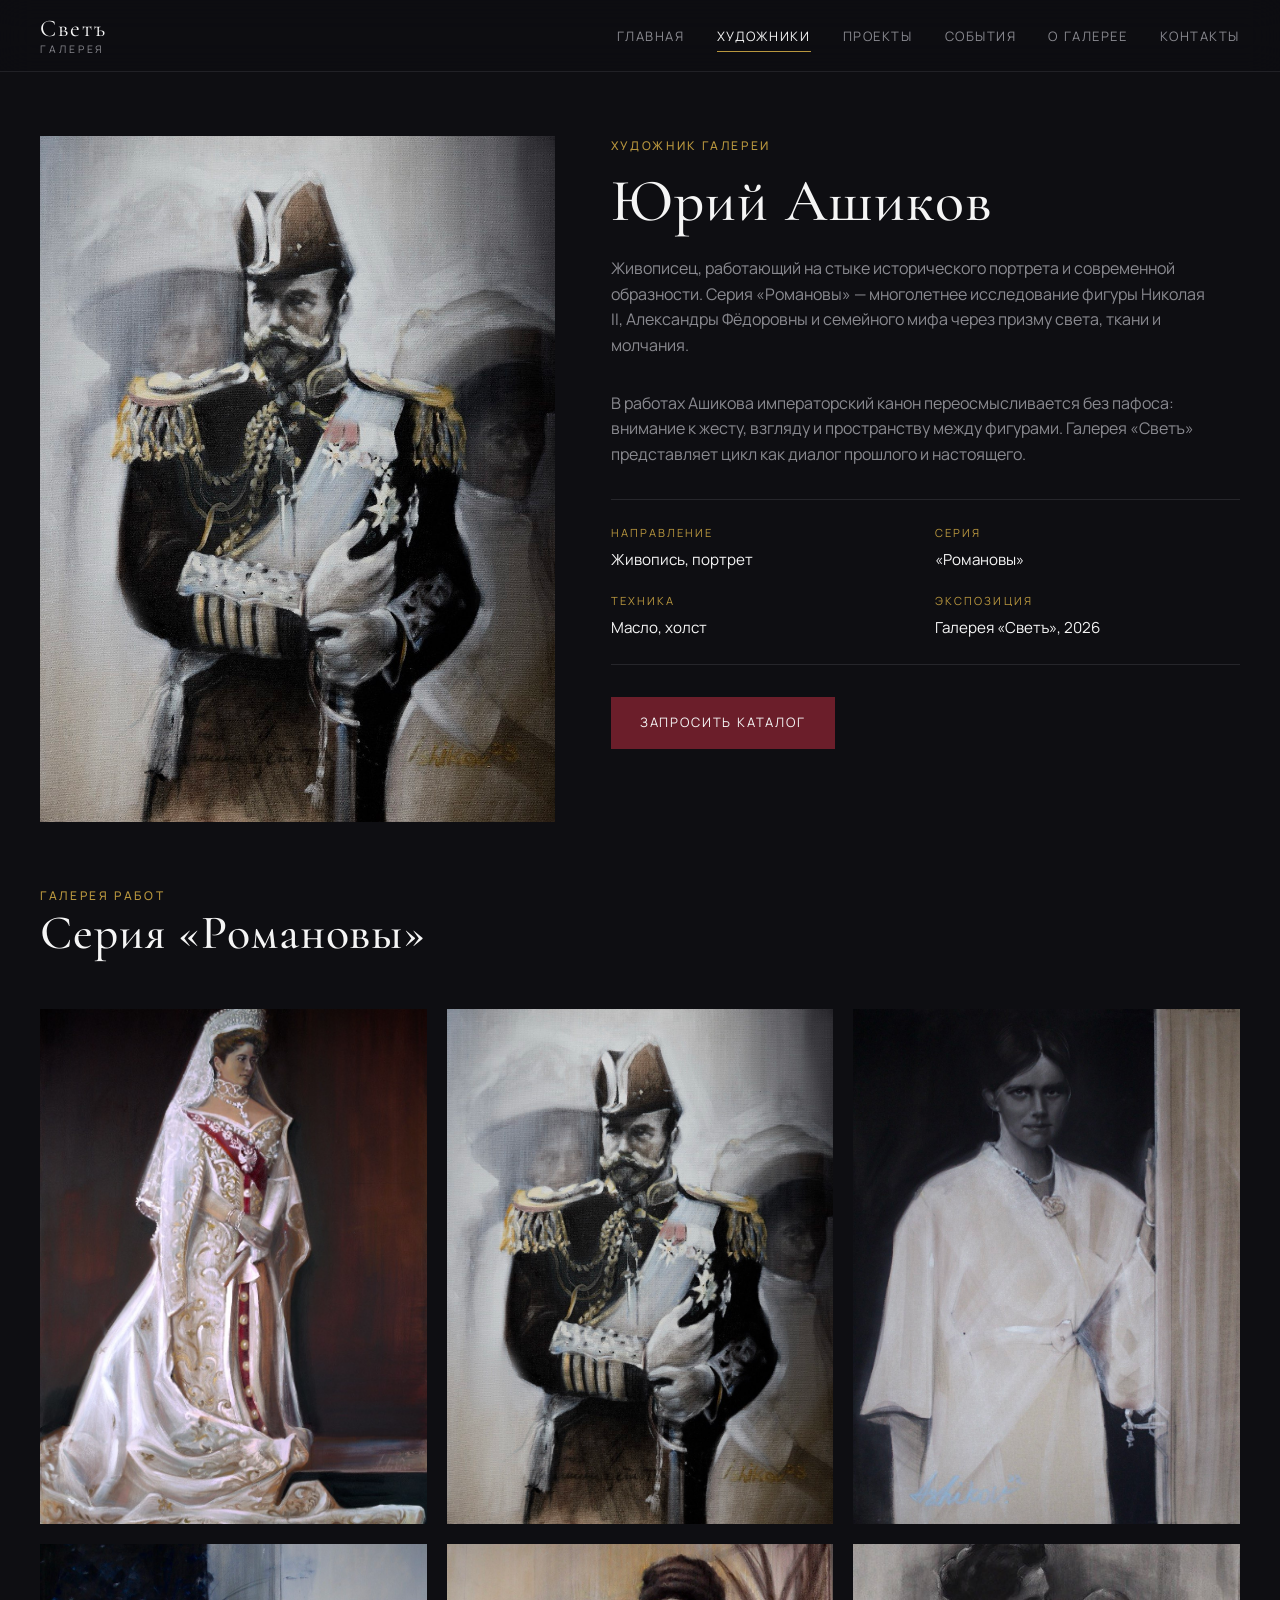
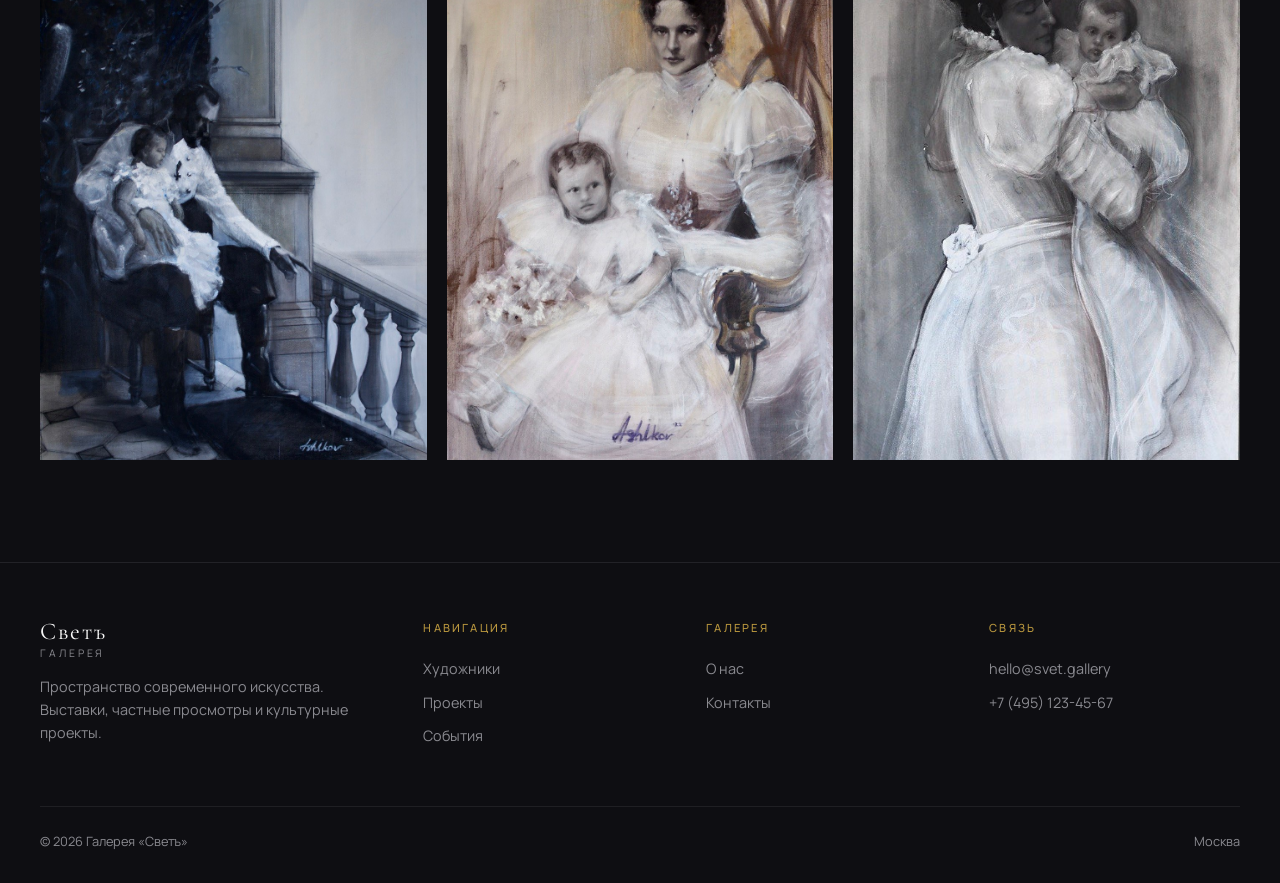
==== artists.html @ 6fed9e32 "Галерея Светъ: сайт с работами Юрия Ашикова" ====
<!DOCTYPE html>
<html lang="ru">
<head>
  <meta charset="UTF-8" />
  <meta name="viewport" content="width=device-width, initial-scale=1" />
  <title>Художники — Галерея Светъ</title>
  <meta name="description" content="Юрий Ашиков — художник галереи Светъ. Серия «Романовы»." />
  <link rel="preconnect" href="https://fonts.googleapis.com" />
  <link rel="preconnect" href="https://fonts.gstatic.com" crossorigin />
  <link href="https://fonts.googleapis.com/css2?family=Cormorant+Garamond:ital,wght@0,400;0,500;0,600;1,400&family=Manrope:wght@300;400;500;600&display=swap" rel="stylesheet" />
  <link rel="stylesheet" href="css/styles.css" />
</head>
<body>
  <header class="site-header">
    <div class="container nav">
      <a href="index.html" class="logo">Светъ<span>галерея</span></a>
      <button class="nav-toggle" aria-label="Меню" aria-expanded="false"><span></span><span></span><span></span></button>
      <nav class="nav-links" aria-label="Основная навигация">
        <a href="index.html">Главная</a>
        <a href="artists.html">Художники</a>
        <a href="projects.html">Проекты</a>
        <a href="events.html">События</a>
        <a href="about.html">О галерее</a>
        <a href="contact.html">Контакты</a>
      </nav>
    </div>
  </header>

  <main>
    <div class="container">
      <section class="artist-hero">
        <figure class="artist-portrait">
          <img src="works/02-nicholas-regalia.jpg" alt="Работа Юрия Ашикова — Николай II" />
        </figure>
        <div class="artist-info">
          <p class="eyebrow">Художник галереи</p>
          <h1>Юрий Ашиков</h1>
          <p class="bio">Живописец, работающий на стыке исторического портрета и современной образности. Серия «Романовы» — многолетнее исследование фигуры Николая II, Александры Фёдоровны и семейного мифа через призму света, ткани и молчания.</p>
          <p class="bio">В работах Ашикова императорский канон переосмысливается без пафоса: внимание к жесту, взгляду и пространству между фигурами. Галерея «Светъ» представляет цикл как диалог прошлого и настоящего.</p>
          <dl class="artist-meta">
            <div>
              <dt>Направление</dt>
              <dd>Живопись, портрет</dd>
            </div>
            <div>
              <dt>Серия</dt>
              <dd>«Романовы»</dd>
            </div>
            <div>
              <dt>Техника</dt>
              <dd>Масло, холст</dd>
            </div>
            <div>
              <dt>Экспозиция</dt>
              <dd>Галерея «Светъ», 2026</dd>
            </div>
          </dl>
          <a class="btn btn-primary" href="contact.html">Запросить каталог</a>
        </div>
      </section>
    </div>

    <section class="section" style="padding-top: 0;">
      <div class="container">
        <div class="section-head row">
          <div>
            <p class="eyebrow">Галерея работ</p>
            <h2 class="section-title">Серия «Романовы»</h2>
          </div>
        </div>
        <div class="works-grid">
          <article class="work-item" data-lightbox data-full="works/01-alexandra-court.jpg" data-title="Александра. Придворный портрет">
            <img src="works/01-alexandra-court.jpg" alt="Александра. Придворный портрет" />
            <div class="overlay"><h4>Александра. Придворный портрет</h4><p>Масло, холст</p></div>
          </article>
          <article class="work-item" data-lightbox data-full="works/02-nicholas-regalia.jpg" data-title="Николай II. Регалии">
            <img src="works/02-nicholas-regalia.jpg" alt="Николай II. Регалии" />
            <div class="overlay"><h4>Николай II. Регалии</h4><p>Масло, холст</p></div>
          </article>
          <article class="work-item" data-lightbox data-full="works/03-series-grid-a.jpg" data-title="Этюды серии I">
            <img src="works/03-series-grid-a.jpg" alt="Этюды серии I" />
            <div class="overlay"><h4>Этюды серии I</h4><p>Масло, холст</p></div>
          </article>
          <article class="work-item" data-lightbox data-full="works/04-series-grid-b.jpg" data-title="Этюды серии II">
            <img src="works/04-series-grid-b.jpg" alt="Этюды серии II" />
            <div class="overlay"><h4>Этюды серии II</h4><p>Масло, холст</p></div>
          </article>
          <article class="work-item" data-lightbox data-full="works/05-alexandra-child.jpg" data-title="Александра с ребёнком">
            <img src="works/05-alexandra-child.jpg" alt="Александра с ребёнком" />
            <div class="overlay"><h4>Александра с ребёнком</h4><p>Масло, холст</p></div>
          </article>
          <article class="work-item" data-lightbox data-full="works/06-mother-infant.jpg" data-title="Мать и младенец">
            <img src="works/06-mother-infant.jpg" alt="Мать и младенец" />
            <div class="overlay"><h4>Мать и младенец</h4><p>Масло, холст</p></div>
          </article>
        </div>
      </div>
    </section>
  </main>

  <footer class="site-footer">
    <div class="container">
      <div class="footer-grid">
        <div class="footer-brand">
          <div class="logo">Светъ<span>галерея</span></div>
          <p>Пространство современного искусства. Выставки, частные просмотры и культурные проекты.</p>
        </div>
        <div class="footer-col">
          <h4>Навигация</h4>
          <a href="artists.html">Художники</a>
          <a href="projects.html">Проекты</a>
          <a href="events.html">События</a>
        </div>
        <div class="footer-col">
          <h4>Галерея</h4>
          <a href="about.html">О нас</a>
          <a href="contact.html">Контакты</a>
        </div>
        <div class="footer-col">
          <h4>Связь</h4>
          <a href="mailto:hello@svet.gallery">hello@svet.gallery</a>
          <a href="tel:+74951234567">+7 (495) 123-45-67</a>
        </div>
      </div>
      <div class="footer-bottom">
        <span>© 2026 Галерея «Светъ»</span>
        <span>Москва</span>
      </div>
    </div>
  </footer>

  <div class="lightbox" id="lightbox" role="dialog" aria-modal="true">
    <button class="lightbox-close" aria-label="Закрыть">×</button>
    <img src="" alt="" />
    <p class="lightbox-cap"></p>
  </div>
  <script src="js/main.js"></script>
</body>
</html>
---- css/styles.css ----
/* Галерея Светъ — site styles */
:root {
  --bg-deep: #0E0E12;
  --bg-mist: #B0B0B8;
  --surface-ivory: #E8E4DC;
  --text-light: #F5F5F5;
  --text-dark: #1A1A1A;
  --text-muted: #8A8A90;
  --accent-burgundy: #6B1E2A;
  --accent-gold: #B8963E;
  --font-serif: "Cormorant Garamond", "Times New Roman", Georgia, serif;
  --font-sans: "Manrope", "Helvetica Neue", Arial, sans-serif;
  --max: 1200px;
  --nav-h: 72px;
  --ease: cubic-bezier(0.22, 1, 0.36, 1);
}

*, *::before, *::after { box-sizing: border-box; margin: 0; padding: 0; }

html { scroll-behavior: smooth; }

body {
  font-family: var(--font-sans);
  background: var(--bg-deep);
  color: var(--text-light);
  line-height: 1.6;
  font-size: 16px;
  -webkit-font-smoothing: antialiased;
  min-height: 100vh;
}

img { max-width: 100%; display: block; height: auto; }
a { color: inherit; text-decoration: none; }
ul { list-style: none; }
button, input, textarea, select { font: inherit; color: inherit; }

.container {
  width: min(100% - 48px, var(--max));
  margin-inline: auto;
}

/* —— Typography —— */
h1, h2, h3, .serif {
  font-family: var(--font-serif);
  font-weight: 500;
  letter-spacing: 0.02em;
  line-height: 1.15;
}

.eyebrow {
  font-size: 0.75rem;
  letter-spacing: 0.22em;
  text-transform: uppercase;
  color: var(--accent-gold);
  font-weight: 500;
}

.lead {
  font-size: 1.125rem;
  color: var(--text-muted);
  max-width: 36rem;
}

.section-title {
  font-size: clamp(2rem, 4vw, 3rem);
  margin-bottom: 0.5rem;
}

.section-head {
  margin-bottom: 2.5rem;
  display: flex;
  flex-direction: column;
  gap: 0.75rem;
}

.section-head.row {
  flex-direction: row;
  justify-content: space-between;
  align-items: flex-end;
  gap: 1.5rem;
}

.link-gold {
  color: var(--accent-gold);
  font-size: 0.875rem;
  letter-spacing: 0.08em;
  text-transform: uppercase;
  border-bottom: 1px solid transparent;
  transition: border-color 0.3s var(--ease), color 0.3s;
}
.link-gold:hover { border-color: var(--accent-gold); }

/* —— Header / Nav —— */
.site-header {
  position: fixed;
  inset: 0 0 auto 0;
  height: var(--nav-h);
  z-index: 100;
  background: rgba(14, 14, 18, 0.85);
  backdrop-filter: blur(16px);
  border-bottom: 1px solid rgba(176, 176, 184, 0.12);
  transition: background 0.3s;
}

.nav {
  height: var(--nav-h);
  display: flex;
  align-items: center;
  justify-content: space-between;
  gap: 2rem;
}

.logo {
  font-family: var(--font-serif);
  font-size: 1.5rem;
  letter-spacing: 0.08em;
  display: flex;
  flex-direction: column;
  line-height: 1.1;
}
.logo span {
  font-family: var(--font-sans);
  font-size: 0.65rem;
  letter-spacing: 0.28em;
  text-transform: uppercase;
  color: var(--text-muted);
  margin-top: 2px;
}

.nav-links {
  display: flex;
  gap: 2rem;
  align-items: center;
}

.nav-links a {
  font-size: 0.8125rem;
  letter-spacing: 0.12em;
  text-transform: uppercase;
  color: var(--text-muted);
  transition: color 0.25s;
  position: relative;
}
.nav-links a:hover,
.nav-links a.active { color: var(--text-light); }
.nav-links a.active::after {
  content: "";
  position: absolute;
  left: 0; right: 0; bottom: -6px;
  height: 1px;
  background: var(--accent-gold);
}

.nav-toggle {
  display: none;
  background: none;
  border: 1px solid rgba(176, 176, 184, 0.3);
  color: var(--text-light);
  width: 44px; height: 44px;
  cursor: pointer;
  flex-direction: column;
  align-items: center;
  justify-content: center;
  gap: 5px;
}
.nav-toggle span {
  display: block;
  width: 18px; height: 1px;
  background: currentColor;
}

/* —— Buttons —— */
.btn {
  display: inline-flex;
  align-items: center;
  justify-content: center;
  gap: 0.5rem;
  padding: 0.9rem 1.75rem;
  font-size: 0.8125rem;
  letter-spacing: 0.14em;
  text-transform: uppercase;
  border: 1px solid transparent;
  cursor: pointer;
  transition: all 0.35s var(--ease);
}
.btn-primary {
  background: var(--accent-burgundy);
  color: var(--text-light);
  border-color: var(--accent-burgundy);
}
.btn-primary:hover {
  background: #821f30;
  border-color: #821f30;
}
.btn-ghost {
  background: transparent;
  border-color: rgba(245, 245, 245, 0.35);
  color: var(--text-light);
}
.btn-ghost:hover {
  border-color: var(--accent-gold);
  color: var(--accent-gold);
}
.btn-dark {
  background: var(--text-dark);
  color: var(--text-light);
  border-color: var(--text-dark);
}
.btn-dark:hover { background: #2a2a2a; }

/* —— Hero —— */
.hero {
  min-height: 100vh;
  padding-top: var(--nav-h);
  display: grid;
  grid-template-columns: 1.05fr 0.95fr;
  gap: 0;
  position: relative;
  overflow: hidden;
}

.hero-copy {
  display: flex;
  flex-direction: column;
  justify-content: center;
  padding: 4rem clamp(2rem, 5vw, 5rem);
  position: relative;
  z-index: 2;
}

.hero-copy .eyebrow { margin-bottom: 1.25rem; }

.hero-copy h1 {
  font-size: clamp(2.75rem, 6vw, 4.5rem);
  margin-bottom: 1.5rem;
  max-width: 14ch;
}

.hero-copy .lead { margin-bottom: 2.5rem; }

.hero-actions { display: flex; flex-wrap: wrap; gap: 1rem; }

.hero-visual {
  position: relative;
  min-height: 70vh;
  background: #16161c;
}

.hero-visual img {
  width: 100%;
  height: 100%;
  object-fit: cover;
  position: absolute;
  inset: 0;
}

.hero-visual .caption {
  position: absolute;
  left: 1.5rem; bottom: 1.5rem; right: 1.5rem;
  background: rgba(14, 14, 18, 0.72);
  backdrop-filter: blur(8px);
  padding: 1rem 1.25rem;
  font-size: 0.8125rem;
  color: var(--text-muted);
  z-index: 2;
}
.hero-visual .caption strong {
  display: block;
  color: var(--text-light);
  font-family: var(--font-serif);
  font-size: 1.05rem;
  font-weight: 500;
  margin-bottom: 0.25rem;
}

.hero-split {
  display: grid;
  grid-template-rows: 1fr 1fr;
  height: 100%;
}
.hero-split .panel {
  position: relative;
  overflow: hidden;
  border-left: 1px solid rgba(176, 176, 184, 0.08);
}
.hero-split .panel + .panel {
  border-top: 1px solid rgba(176, 176, 184, 0.08);
}

/* —— Sections —— */
.section {
  padding: clamp(4rem, 8vw, 7rem) 0;
}

.section-ivory {
  background: var(--surface-ivory);
  color: var(--text-dark);
}
.section-ivory .lead,
.section-ivory .text-muted { color: #5a5a60; }
.section-ivory .eyebrow { color: var(--accent-burgundy); }
.section-ivory .link-gold { color: var(--accent-burgundy); }
.section-ivory .link-gold:hover { border-color: var(--accent-burgundy); }

.section-mist {
  background: var(--bg-mist);
  color: var(--text-dark);
}

/* —— Featured exhibition —— */
.featured {
  display: grid;
  grid-template-columns: 1.2fr 1fr;
  gap: 3rem;
  align-items: center;
}

.featured-media {
  position: relative;
  aspect-ratio: 4/5;
  overflow: hidden;
  background: #1a1a1f;
}
.featured-media img {
  width: 100%; height: 100%;
  object-fit: cover;
  transition: transform 1.2s var(--ease);
}
.featured:hover .featured-media img { transform: scale(1.03); }

.featured-body .meta {
  display: flex;
  gap: 1.5rem;
  margin: 1.5rem 0 2rem;
  font-size: 0.875rem;
  color: var(--text-muted);
  flex-wrap: wrap;
}
.section-ivory .featured-body .meta { color: #5a5a60; }
.featured-body .meta span::before {
  content: "";
  display: inline-block;
  width: 6px; height: 6px;
  border-radius: 50%;
  background: var(--accent-gold);
  margin-right: 0.6rem;
  vertical-align: middle;
}
.section-ivory .featured-body .meta span::before { background: var(--accent-burgundy); }

/* —— Cards / grids —— */
.card-grid {
  display: grid;
  grid-template-columns: repeat(3, 1fr);
  gap: 1.5rem;
}

.card {
  background: rgba(255, 255, 255, 0.03);
  border: 1px solid rgba(176, 176, 184, 0.12);
  overflow: hidden;
  transition: border-color 0.35s, transform 0.35s var(--ease);
}
.card:hover {
  border-color: rgba(184, 150, 62, 0.45);
  transform: translateY(-3px);
}

.card-media {
  aspect-ratio: 4/3;
  overflow: hidden;
  background: #16161c;
}
.card-media img {
  width: 100%; height: 100%;
  object-fit: cover;
  transition: transform 0.8s var(--ease);
}
.card:hover .card-media img { transform: scale(1.05); }

.card-body { padding: 1.5rem; }
.card-body h3 {
  font-size: 1.35rem;
  margin-bottom: 0.5rem;
}
.card-body p {
  font-size: 0.9rem;
  color: var(--text-muted);
}
.section-ivory .card {
  background: #fff;
  border-color: rgba(26, 26, 26, 0.08);
}
.section-ivory .card-body p { color: #5a5a60; }

.works-grid {
  display: grid;
  grid-template-columns: repeat(3, 1fr);
  gap: 1.25rem;
}
.work-item {
  position: relative;
  overflow: hidden;
  aspect-ratio: 3/4;
  background: #16161c;
  cursor: pointer;
}
.work-item img {
  width: 100%; height: 100%;
  object-fit: cover;
  transition: transform 0.9s var(--ease), filter 0.4s;
}
.work-item:hover img {
  transform: scale(1.04);
  filter: brightness(0.75);
}
.work-item .overlay {
  position: absolute;
  inset: auto 0 0 0;
  padding: 1.25rem;
  background: linear-gradient(transparent, rgba(14,14,18,0.9));
  opacity: 0;
  transform: translateY(8px);
  transition: opacity 0.35s, transform 0.35s var(--ease);
}
.work-item:hover .overlay {
  opacity: 1;
  transform: translateY(0);
}
.work-item .overlay h4 {
  font-family: var(--font-serif);
  font-size: 1.15rem;
  font-weight: 500;
}
.work-item .overlay p {
  font-size: 0.8rem;
  color: var(--text-muted);
  margin-top: 0.25rem;
}

/* —— Artist featured —— */
.artist-hero {
  display: grid;
  grid-template-columns: 0.9fr 1.1fr;
  gap: 3.5rem;
  align-items: start;
  padding-top: calc(var(--nav-h) + 4rem);
  padding-bottom: 4rem;
}
.artist-portrait {
  aspect-ratio: 3/4;
  overflow: hidden;
  background: #16161c;
  position: sticky;
  top: calc(var(--nav-h) + 1.5rem);
}
.artist-portrait img {
  width: 100%; height: 100%;
  object-fit: cover;
}
.artist-info h1 {
  font-size: clamp(2.5rem, 5vw, 3.75rem);
  margin: 0.75rem 0 1.25rem;
}
.artist-info .bio {
  color: var(--text-muted);
  max-width: 38rem;
  margin-bottom: 2rem;
}
.artist-meta {
  display: grid;
  grid-template-columns: 1fr 1fr;
  gap: 1.25rem;
  margin-bottom: 2rem;
  padding: 1.5rem 0;
  border-top: 1px solid rgba(176,176,184,0.15);
  border-bottom: 1px solid rgba(176,176,184,0.15);
}
.artist-meta dt {
  font-size: 0.7rem;
  letter-spacing: 0.18em;
  text-transform: uppercase;
  color: var(--accent-gold);
  margin-bottom: 0.35rem;
}
.artist-meta dd { font-size: 0.95rem; }

/* —— Project / event lists —— */
.project-list { display: flex; flex-direction: column; gap: 0; }
.project-row {
  display: grid;
  grid-template-columns: 140px 1fr auto;
  gap: 2rem;
  align-items: center;
  padding: 2rem 0;
  border-bottom: 1px solid rgba(176, 176, 184, 0.15);
  transition: padding-left 0.35s var(--ease);
}
.project-row:first-child { border-top: 1px solid rgba(176, 176, 184, 0.15); }
.project-row:hover { padding-left: 0.75rem; }
.project-row .year {
  font-family: var(--font-serif);
  font-size: 1.5rem;
  color: var(--accent-gold);
}
.project-row h3 { font-size: 1.5rem; margin-bottom: 0.35rem; }
.project-row p { color: var(--text-muted); font-size: 0.9rem; max-width: 36rem; }

.event-grid {
  display: grid;
  grid-template-columns: repeat(2, 1fr);
  gap: 1.5rem;
}
.event-card {
  border: 1px solid rgba(176, 176, 184, 0.15);
  padding: 2rem;
  background: rgba(255,255,255,0.02);
  display: flex;
  flex-direction: column;
  gap: 1rem;
  transition: border-color 0.3s;
}
.event-card:hover { border-color: rgba(184, 150, 62, 0.5); }
.event-card .date {
  font-family: var(--font-serif);
  font-size: 1.75rem;
  color: var(--accent-gold);
  line-height: 1.2;
}
.event-card .date small {
  display: block;
  font-family: var(--font-sans);
  font-size: 0.75rem;
  letter-spacing: 0.12em;
  text-transform: uppercase;
  color: var(--text-muted);
  margin-top: 0.35rem;
}
.event-card h3 { font-size: 1.5rem; }
.event-card p { color: var(--text-muted); flex: 1; }
.event-tag {
  display: inline-block;
  font-size: 0.7rem;
  letter-spacing: 0.16em;
  text-transform: uppercase;
  color: var(--accent-burgundy);
  background: rgba(107, 30, 42, 0.2);
  padding: 0.35rem 0.75rem;
  align-self: flex-start;
}

/* —— About —— */
.about-layout {
  display: grid;
  grid-template-columns: 1fr 1fr;
  gap: 4rem;
  padding-top: calc(var(--nav-h) + 4rem);
}
.about-layout h1 {
  font-size: clamp(2.5rem, 5vw, 3.5rem);
  margin: 0.75rem 0 1.5rem;
}
.about-layout .prose p {
  color: var(--text-muted);
  margin-bottom: 1.25rem;
  max-width: 36rem;
}
.stats {
  display: grid;
  grid-template-columns: 1fr 1fr;
  gap: 1.5rem;
  margin-top: 2.5rem;
}
.stat {
  padding: 1.5rem;
  border: 1px solid rgba(176, 176, 184, 0.15);
}
.stat .num {
  font-family: var(--font-serif);
  font-size: 2.5rem;
  color: var(--accent-gold);
  line-height: 1;
  margin-bottom: 0.5rem;
}
.stat .label {
  font-size: 0.8rem;
  color: var(--text-muted);
  letter-spacing: 0.06em;
}
.about-visual {
  display: grid;
  grid-template-columns: 1fr 1fr;
  gap: 1rem;
  align-content: start;
}
.about-visual .tall {
  grid-row: span 2;
  aspect-ratio: auto;
  min-height: 420px;
}
.about-visual .sq { aspect-ratio: 1; }
.about-visual figure {
  overflow: hidden;
  background: #16161c;
}
.about-visual img {
  width: 100%; height: 100%;
  object-fit: cover;
}

/* —— Contact —— */
.contact-layout {
  display: grid;
  grid-template-columns: 1fr 1.1fr;
  gap: 4rem;
  padding-top: calc(var(--nav-h) + 4rem);
  padding-bottom: 5rem;
}
.contact-layout h1 {
  font-size: clamp(2.5rem, 5vw, 3.5rem);
  margin: 0.75rem 0 1.5rem;
}
.contact-details {
  display: flex;
  flex-direction: column;
  gap: 1.75rem;
  margin-top: 2rem;
}
.contact-details dt {
  font-size: 0.7rem;
  letter-spacing: 0.18em;
  text-transform: uppercase;
  color: var(--accent-gold);
  margin-bottom: 0.35rem;
}
.contact-details dd {
  color: var(--text-muted);
  font-size: 1rem;
}
.contact-details a:hover { color: var(--accent-gold); }

.contact-form {
  background: rgba(255,255,255,0.03);
  border: 1px solid rgba(176, 176, 184, 0.15);
  padding: 2.5rem;
}
.form-row {
  display: grid;
  grid-template-columns: 1fr 1fr;
  gap: 1.25rem;
}
.field { margin-bottom: 1.25rem; }
.field label {
  display: block;
  font-size: 0.7rem;
  letter-spacing: 0.16em;
  text-transform: uppercase;
  color: var(--text-muted);
  margin-bottom: 0.5rem;
}
.field input,
.field textarea,
.field select {
  width: 100%;
  background: rgba(14, 14, 18, 0.6);
  border: 1px solid rgba(176, 176, 184, 0.25);
  padding: 0.85rem 1rem;
  outline: none;
  transition: border-color 0.25s;
}
.field input:focus,
.field textarea:focus,
.field select:focus {
  border-color: var(--accent-gold);
}
.field textarea { min-height: 140px; resize: vertical; }
.form-note {
  font-size: 0.8rem;
  color: var(--text-muted);
  margin-top: 1rem;
}
.form-success {
  display: none;
  padding: 1rem;
  border: 1px solid var(--accent-gold);
  color: var(--accent-gold);
  margin-bottom: 1.25rem;
  font-size: 0.9rem;
}
.form-success.show { display: block; }

/* —— Page hero strip —— */
.page-hero {
  padding: calc(var(--nav-h) + 4rem) 0 3rem;
  border-bottom: 1px solid rgba(176, 176, 184, 0.1);
  margin-bottom: 0;
}
.page-hero h1 {
  font-size: clamp(2.5rem, 5vw, 3.75rem);
  margin: 0.75rem 0 1rem;
}
.page-hero .lead { max-width: 40rem; }

/* —— Footer —— */
.site-footer {
  border-top: 1px solid rgba(176, 176, 184, 0.12);
  padding: 3.5rem 0 2rem;
  margin-top: auto;
}
.footer-grid {
  display: grid;
  grid-template-columns: 1.4fr 1fr 1fr 1fr;
  gap: 2rem;
  margin-bottom: 3rem;
}
.footer-brand .logo { margin-bottom: 1rem; }
.footer-brand p {
  color: var(--text-muted);
  font-size: 0.9rem;
  max-width: 22rem;
}
.footer-col h4 {
  font-family: var(--font-sans);
  font-size: 0.7rem;
  letter-spacing: 0.2em;
  text-transform: uppercase;
  color: var(--accent-gold);
  margin-bottom: 1.25rem;
  font-weight: 500;
}
.footer-col a {
  display: block;
  color: var(--text-muted);
  font-size: 0.9rem;
  margin-bottom: 0.65rem;
  transition: color 0.25s;
}
.footer-col a:hover { color: var(--text-light); }
.footer-bottom {
  display: flex;
  justify-content: space-between;
  align-items: center;
  padding-top: 1.5rem;
  border-top: 1px solid rgba(176, 176, 184, 0.1);
  font-size: 0.8rem;
  color: var(--text-muted);
  flex-wrap: wrap;
  gap: 1rem;
}

/* —— Lightbox —— */
.lightbox {
  position: fixed;
  inset: 0;
  z-index: 200;
  background: rgba(14, 14, 18, 0.94);
  display: none;
  align-items: center;
  justify-content: center;
  padding: 2rem;
}
.lightbox.open { display: flex; }
.lightbox img {
  max-height: 85vh;
  max-width: 90vw;
  object-fit: contain;
  box-shadow: 0 20px 60px rgba(0,0,0,0.5);
}
.lightbox-close {
  position: absolute;
  top: 1.5rem; right: 1.5rem;
  background: none;
  border: 1px solid rgba(245,245,245,0.3);
  color: var(--text-light);
  width: 44px; height: 44px;
  cursor: pointer;
  font-size: 1.25rem;
}
.lightbox-cap {
  position: absolute;
  bottom: 2rem;
  left: 50%;
  transform: translateX(-50%);
  color: var(--text-muted);
  font-size: 0.9rem;
  text-align: center;
}

/* —— Utilities —— */
.mt-section { margin-top: clamp(3rem, 6vw, 5rem); }
.text-center { text-align: center; }
.sr-only {
  position: absolute; width: 1px; height: 1px;
  padding: 0; margin: -1px; overflow: hidden;
  clip: rect(0,0,0,0); border: 0;
}

/* —— Responsive —— */
@media (max-width: 960px) {
  .hero { grid-template-columns: 1fr; min-height: auto; }
  .hero-visual { min-height: 55vh; order: -1; }
  .hero-split { grid-template-rows: 1fr; grid-template-columns: 1fr 1fr; height: 55vh; }
  .hero-split .panel + .panel { border-top: none; border-left: 1px solid rgba(176,176,184,0.08); }
  .featured { grid-template-columns: 1fr; }
  .card-grid, .works-grid { grid-template-columns: 1fr 1fr; }
  .artist-hero, .about-layout, .contact-layout { grid-template-columns: 1fr; gap: 2.5rem; }
  .artist-portrait { position: static; max-height: 480px; }
  .footer-grid { grid-template-columns: 1fr 1fr; }
  .project-row { grid-template-columns: 80px 1fr; }
  .project-row .arrow { display: none; }
  .event-grid { grid-template-columns: 1fr; }
  .nav-toggle { display: flex; }
  .nav-links {
    position: fixed;
    inset: var(--nav-h) 0 auto 0;
    background: rgba(14,14,18,0.97);
    flex-direction: column;
    padding: 2rem;
    gap: 1.5rem;
    border-bottom: 1px solid rgba(176,176,184,0.12);
    display: none;
  }
  .nav-links.open { display: flex; }
}

@media (max-width: 640px) {
  .card-grid, .works-grid, .form-row, .stats, .about-visual { grid-template-columns: 1fr; }
  .about-visual .tall { min-height: 280px; grid-row: auto; }
  .footer-grid { grid-template-columns: 1fr; }
  .hero-actions { flex-direction: column; align-items: stretch; }
  .container { width: min(100% - 32px, var(--max)); }
}
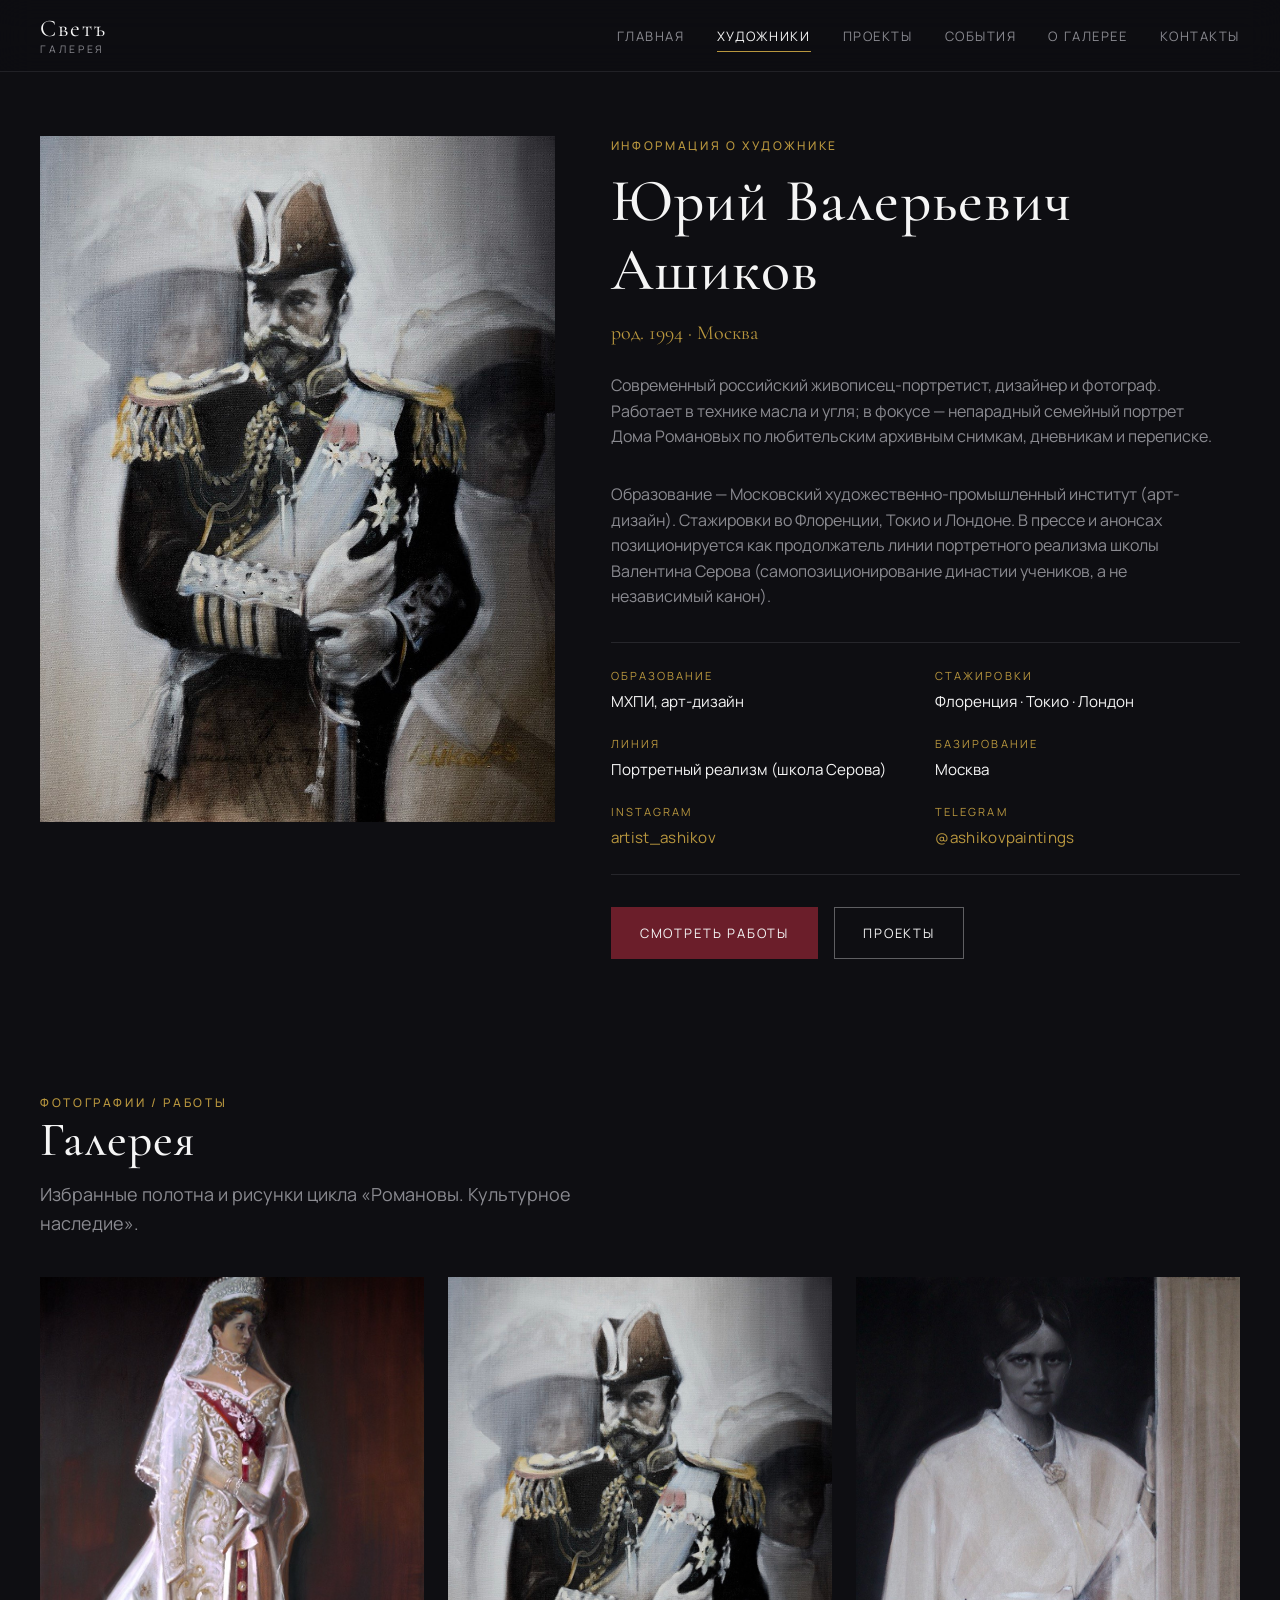
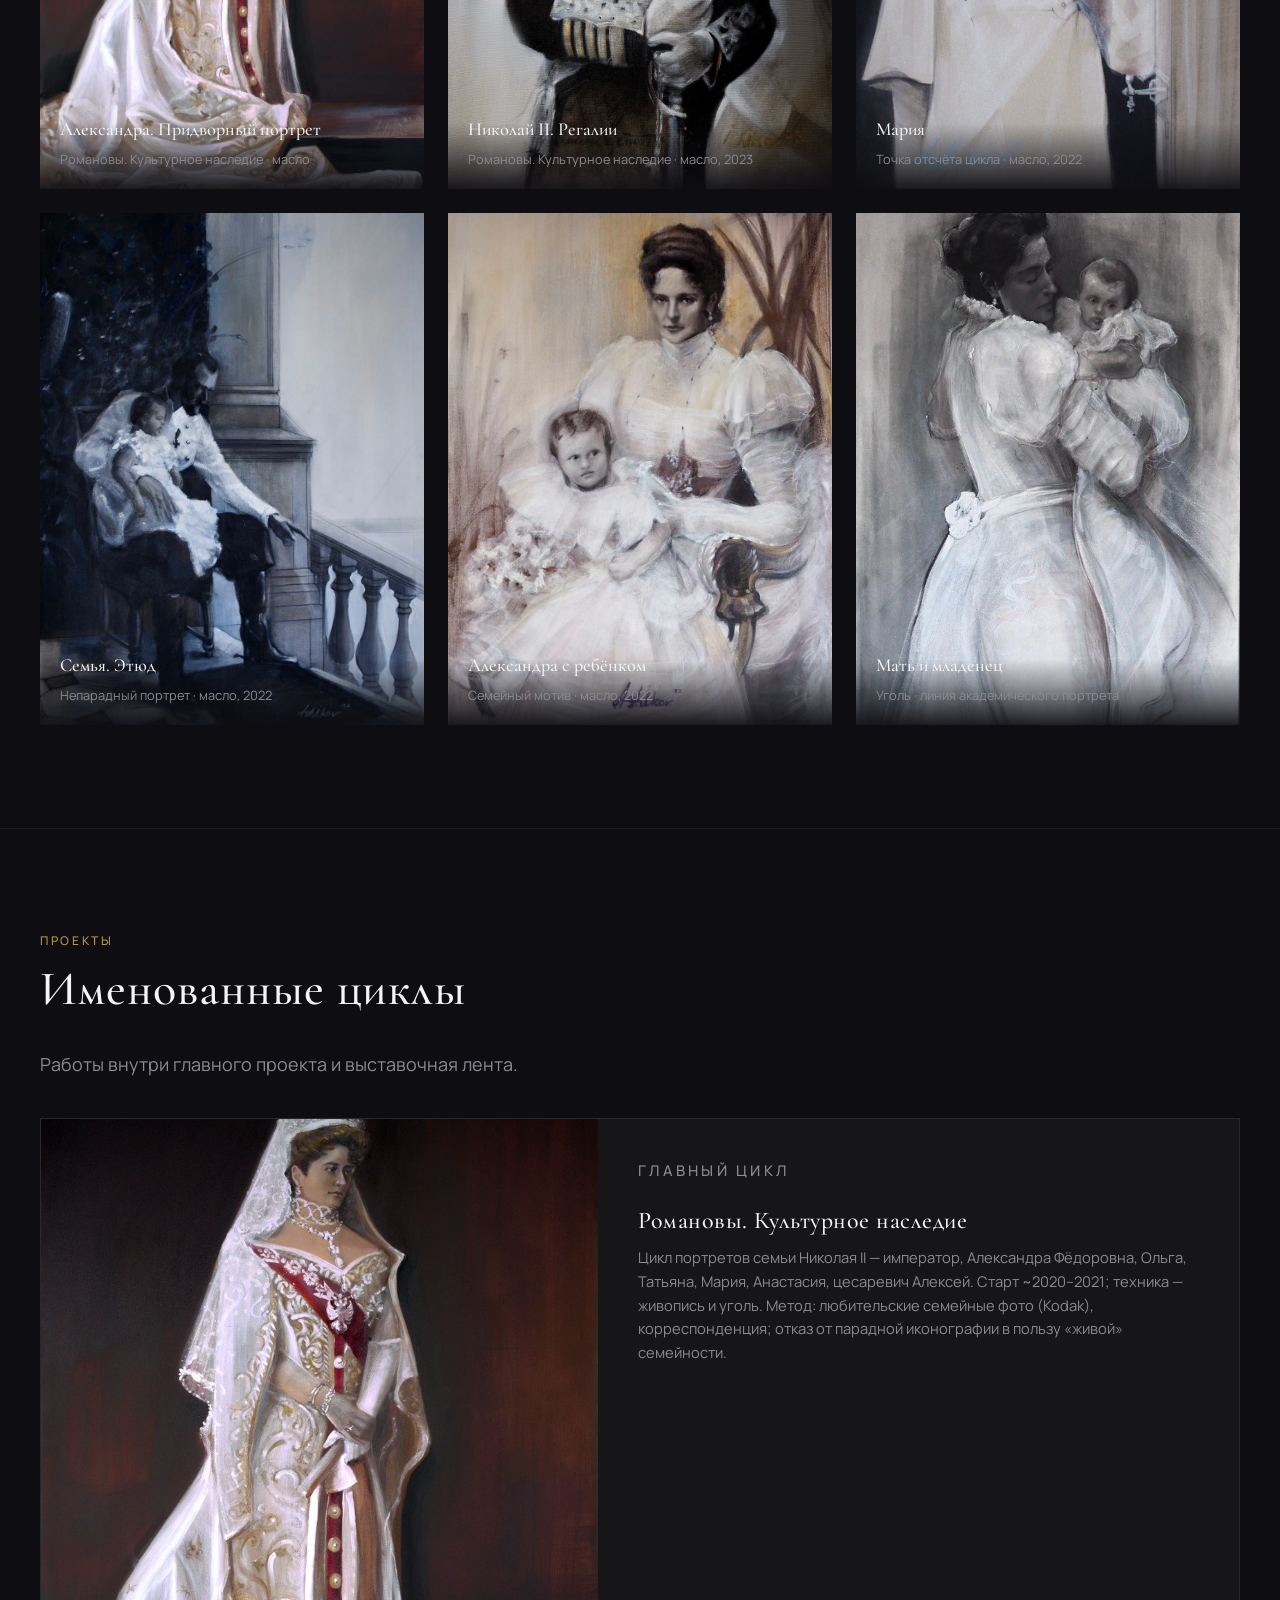
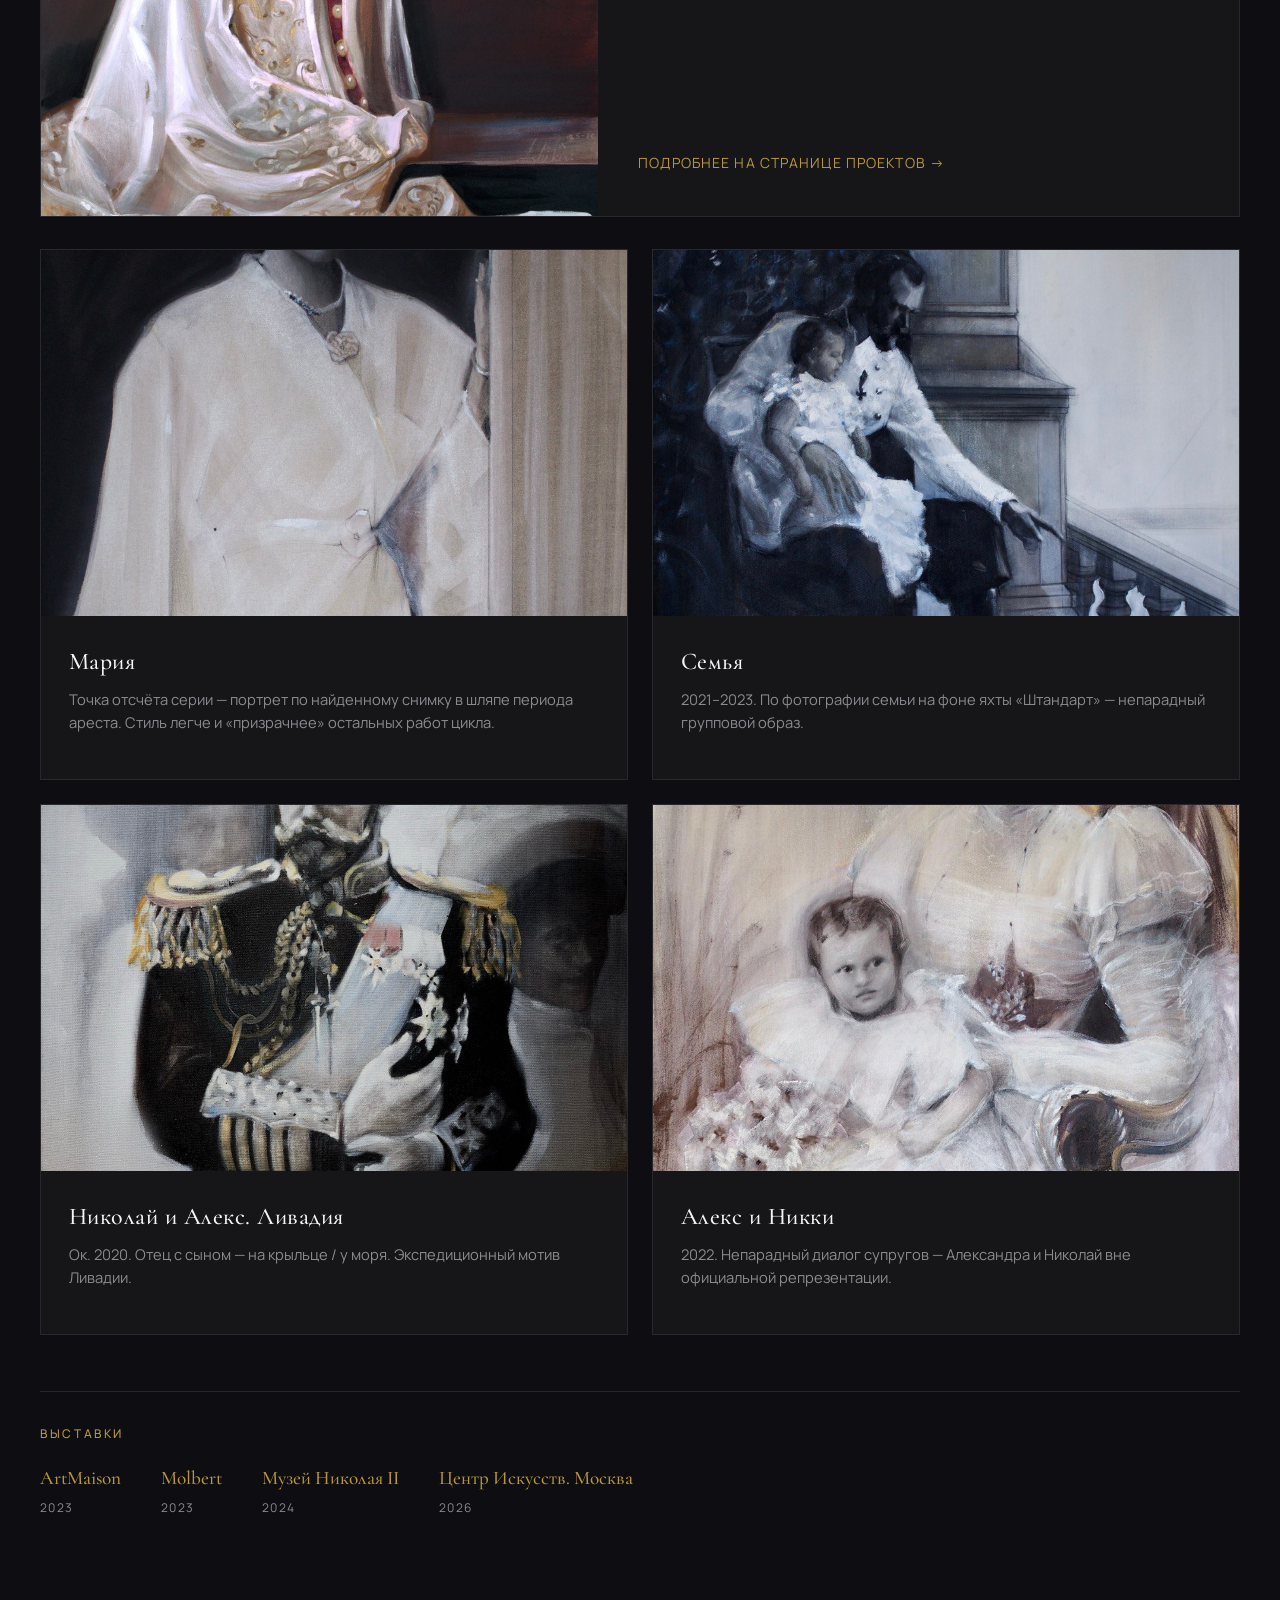
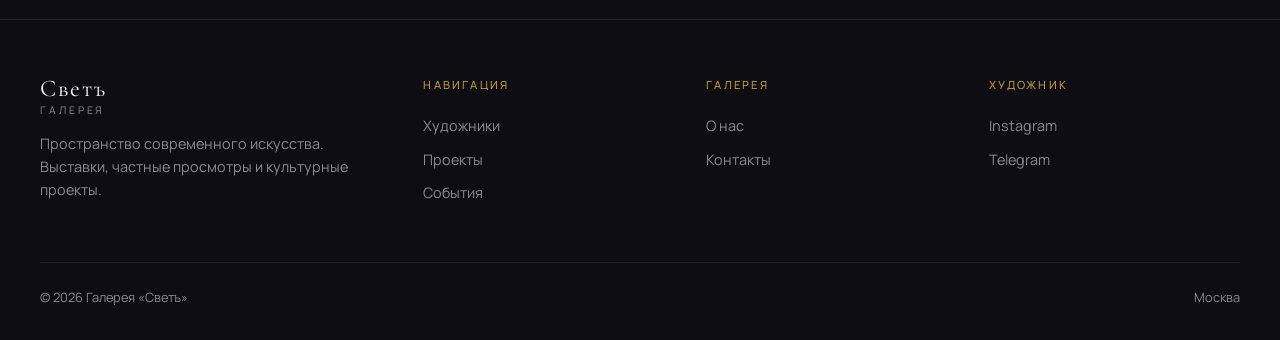
==== commit fcd954a6: "Юрий Ашиков: три блока на странице художника и проекты цикла Разделены биография, галерея работ и им" ====
--- a/artists.html
+++ b/artists.html
@@ -3,8 +3,8 @@
 <head>
   <meta charset="UTF-8" />
   <meta name="viewport" content="width=device-width, initial-scale=1" />
-  <title>Художники — Галерея Светъ</title>
-  <meta name="description" content="Юрий Ашиков — художник галереи Светъ. Серия «Романовы»." />
+  <title>Юрий Ашиков — Галерея Светъ</title>
+  <meta name="description" content="Юрий Валерьевич Ашиков — живописец-портретист. Цикл «Романовы. Культурное наследие». Москва." />
   <link rel="preconnect" href="https://fonts.googleapis.com" />
   <link rel="preconnect" href="https://fonts.gstatic.com" crossorigin />
   <link href="https://fonts.googleapis.com/css2?family=Cormorant+Garamond:ital,wght@0,400;0,500;0,600;1,400&family=Manrope:wght@300;400;500;600&display=swap" rel="stylesheet" />
@@ -27,72 +27,181 @@
   </header>
 
   <main>
-    <div class="container">
-      <section class="artist-hero">
-        <figure class="artist-portrait">
-          <img src="works/02-nicholas-regalia.jpg" alt="Работа Юрия Ашикова — Николай II" />
-        </figure>
-        <div class="artist-info">
-          <p class="eyebrow">Художник галереи</p>
-          <h1>Юрий Ашиков</h1>
-          <p class="bio">Живописец, работающий на стыке исторического портрета и современной образности. Серия «Романовы» — многолетнее исследование фигуры Николая II, Александры Фёдоровны и семейного мифа через призму света, ткани и молчания.</p>
-          <p class="bio">В работах Ашикова императорский канон переосмысливается без пафоса: внимание к жесту, взгляду и пространству между фигурами. Галерея «Светъ» представляет цикл как диалог прошлого и настоящего.</p>
-          <dl class="artist-meta">
-            <div>
-              <dt>Направление</dt>
-              <dd>Живопись, портрет</dd>
-            </div>
-            <div>
-              <dt>Серия</dt>
-              <dd>«Романовы»</dd>
-            </div>
-            <div>
-              <dt>Техника</dt>
-              <dd>Масло, холст</dd>
-            </div>
-            <div>
-              <dt>Экспозиция</dt>
-              <dd>Галерея «Светъ», 2026</dd>
-            </div>
-          </dl>
-          <a class="btn btn-primary" href="contact.html">Запросить каталог</a>
-        </div>
-      </section>
-    </div>
-
-    <section class="section" style="padding-top: 0;">
+    <!-- 1. Информация о художнике -->
+    <section id="artist-info" class="section artist-bio-section" aria-labelledby="artist-info-title">
+      <div class="container">
+        <div class="artist-hero">
+          <figure class="artist-portrait">
+            <img src="works/02-nicholas-regalia.jpg" alt="Юрий Ашиков — портрет Николая II из цикла «Романовы»" />
+          </figure>
+          <div class="artist-info">
+            <p class="eyebrow">Информация о художнике</p>
+            <h1 id="artist-info-title">Юрий Валерьевич Ашиков</h1>
+            <p class="bio-year">род. 1994 · Москва</p>
+            <p class="bio">Современный российский живописец-портретист, дизайнер и фотограф. Работает в технике масла и угля; в фокусе — непарадный семейный портрет Дома Романовых по любительским архивным снимкам, дневникам и переписке.</p>
+            <p class="bio">Образование — Московский художественно-промышленный институт (арт-дизайн). Стажировки во Флоренции, Токио и Лондоне. В прессе и анонсах позиционируется как продолжатель линии портретного реализма школы Валентина Серова (самопозиционирование династии учеников, а не независимый канон).</p>
+            <dl class="artist-meta">
+              <div>
+                <dt>Образование</dt>
+                <dd>МХПИ, арт-дизайн</dd>
+              </div>
+              <div>
+                <dt>Стажировки</dt>
+                <dd>Флоренция · Токио · Лондон</dd>
+              </div>
+              <div>
+                <dt>Линия</dt>
+                <dd>Портретный реализм (школа Серова)</dd>
+              </div>
+              <div>
+                <dt>Базирование</dt>
+                <dd>Москва</dd>
+              </div>
+              <div>
+                <dt>Instagram</dt>
+                <dd><a class="link-gold" href="https://www.instagram.com/artist_ashikov/" target="_blank" rel="noopener">artist_ashikov</a></dd>
+              </div>
+              <div>
+                <dt>Telegram</dt>
+                <dd><a class="link-gold" href="https://t.me/ashikovpaintings" target="_blank" rel="noopener">@ashikovpaintings</a></dd>
+              </div>
+            </dl>
+            <div class="hero-actions">
+              <a class="btn btn-primary" href="#artist-works">Смотреть работы</a>
+              <a class="btn btn-ghost" href="#artist-projects">Проекты</a>
+            </div>
+          </div>
+        </div>
+      </div>
+    </section>
+
+    <!-- 2. Фотографии / работы -->
+    <section id="artist-works" class="section" aria-labelledby="artist-works-title">
       <div class="container">
         <div class="section-head row">
           <div>
-            <p class="eyebrow">Галерея работ</p>
-            <h2 class="section-title">Серия «Романовы»</h2>
+            <p class="eyebrow">Фотографии / работы</p>
+            <h2 id="artist-works-title" class="section-title">Галерея</h2>
+            <p class="lead" style="margin-top:0.75rem;">Избранные полотна и рисунки цикла «Романовы. Культурное наследие».</p>
           </div>
         </div>
-        <div class="works-grid">
-          <article class="work-item" data-lightbox data-full="works/01-alexandra-court.jpg" data-title="Александра. Придворный портрет">
-            <img src="works/01-alexandra-court.jpg" alt="Александра. Придворный портрет" />
-            <div class="overlay"><h4>Александра. Придворный портрет</h4><p>Масло, холст</p></div>
-          </article>
-          <article class="work-item" data-lightbox data-full="works/02-nicholas-regalia.jpg" data-title="Николай II. Регалии">
+        <div class="works-grid works-grid-lg">
+          <article class="work-item" data-lightbox data-full="works/01-alexandra-court.jpg" data-title="Александра Фёдоровна. Придворный портрет — цикл «Романовы»">
+            <img src="works/01-alexandra-court.jpg" alt="Александра Фёдоровна. Придворный портрет" />
+            <div class="overlay">
+              <h4>Александра. Придворный портрет</h4>
+              <p>Романовы. Культурное наследие · масло</p>
+            </div>
+          </article>
+          <article class="work-item" data-lightbox data-full="works/02-nicholas-regalia.jpg" data-title="Николай II. Регалии — цикл «Романовы»">
             <img src="works/02-nicholas-regalia.jpg" alt="Николай II. Регалии" />
-            <div class="overlay"><h4>Николай II. Регалии</h4><p>Масло, холст</p></div>
-          </article>
-          <article class="work-item" data-lightbox data-full="works/03-series-grid-a.jpg" data-title="Этюды серии I">
-            <img src="works/03-series-grid-a.jpg" alt="Этюды серии I" />
-            <div class="overlay"><h4>Этюды серии I</h4><p>Масло, холст</p></div>
-          </article>
-          <article class="work-item" data-lightbox data-full="works/04-series-grid-b.jpg" data-title="Этюды серии II">
-            <img src="works/04-series-grid-b.jpg" alt="Этюды серии II" />
-            <div class="overlay"><h4>Этюды серии II</h4><p>Масло, холст</p></div>
+            <div class="overlay">
+              <h4>Николай II. Регалии</h4>
+              <p>Романовы. Культурное наследие · масло, 2023</p>
+            </div>
+          </article>
+          <article class="work-item" data-lightbox data-full="works/03-series-grid-a.jpg" data-title="Мария — точка отсчёта серии">
+            <img src="works/03-series-grid-a.jpg" alt="Мария" />
+            <div class="overlay">
+              <h4>Мария</h4>
+              <p>Точка отсчёта цикла · масло, 2022</p>
+            </div>
+          </article>
+          <article class="work-item" data-lightbox data-full="works/04-series-grid-b.jpg" data-title="Николай и ребёнок — семейный мотив">
+            <img src="works/04-series-grid-b.jpg" alt="Николай II с ребёнком" />
+            <div class="overlay">
+              <h4>Семья. Этюд</h4>
+              <p>Непарадный портрет · масло, 2022</p>
+            </div>
           </article>
           <article class="work-item" data-lightbox data-full="works/05-alexandra-child.jpg" data-title="Александра с ребёнком">
-            <img src="works/05-alexandra-child.jpg" alt="Александра с ребёнком" />
-            <div class="overlay"><h4>Александра с ребёнком</h4><p>Масло, холст</p></div>
-          </article>
-          <article class="work-item" data-lightbox data-full="works/06-mother-infant.jpg" data-title="Мать и младенец">
+            <img src="works/05-alexandra-child.jpg" alt="Александра Фёдоровна с ребёнком" />
+            <div class="overlay">
+              <h4>Александра с ребёнком</h4>
+              <p>Семейный мотив · масло, 2022</p>
+            </div>
+          </article>
+          <article class="work-item" data-lightbox data-full="works/06-mother-infant.jpg" data-title="Мать и младенец — уголь">
             <img src="works/06-mother-infant.jpg" alt="Мать и младенец" />
-            <div class="overlay"><h4>Мать и младенец</h4><p>Масло, холст</p></div>
-          </article>
+            <div class="overlay">
+              <h4>Мать и младенец</h4>
+              <p>Уголь · линия академического портрета</p>
+            </div>
+          </article>
+        </div>
+      </div>
+    </section>
+
+    <!-- 3. Проекты -->
+    <section id="artist-projects" class="section section-projects-block" aria-labelledby="artist-projects-title">
+      <div class="container">
+        <div class="section-head">
+          <p class="eyebrow">Проекты</p>
+          <h2 id="artist-projects-title" class="section-title">Именованные циклы</h2>
+          <p class="lead" style="margin-top:0.75rem;">Работы внутри главного проекта и выставочная лента.</p>
+        </div>
+
+        <div class="project-cards">
+          <article class="project-card project-card-featured">
+            <div class="project-card-media">
+              <img src="works/01-alexandra-court.jpg" alt="Романовы. Культурное наследие" />
+            </div>
+            <div class="project-card-body">
+              <p class="eyebrow">Главный цикл</p>
+              <h3>Романовы. Культурное наследие</h3>
+              <p>Цикл портретов семьи Николая II — император, Александра Фёдоровна, Ольга, Татьяна, Мария, Анастасия, цесаревич Алексей. Старт ~2020–2021; техника — живопись и уголь. Метод: любительские семейные фото (Kodak), корреспонденция; отказ от парадной иконографии в пользу «живой» семейности.</p>
+              <a class="link-gold" href="projects.html">Подробнее на странице проектов →</a>
+            </div>
+          </article>
+
+          <div class="project-cards-grid">
+            <article class="project-card">
+              <div class="project-card-media sm">
+                <img src="works/03-series-grid-a.jpg" alt="Мария" />
+              </div>
+              <div class="project-card-body">
+                <h3>Мария</h3>
+                <p>Точка отсчёта серии — портрет по найденному снимку в шляпе периода ареста. Стиль легче и «призрачнее» остальных работ цикла.</p>
+              </div>
+            </article>
+            <article class="project-card">
+              <div class="project-card-media sm">
+                <img src="works/04-series-grid-b.jpg" alt="Семья" />
+              </div>
+              <div class="project-card-body">
+                <h3>Семья</h3>
+                <p>2021–2023. По фотографии семьи на фоне яхты «Штандарт» — непарадный групповой образ.</p>
+              </div>
+            </article>
+            <article class="project-card">
+              <div class="project-card-media sm">
+                <img src="works/02-nicholas-regalia.jpg" alt="Николай и Алекс. Ливадия" />
+              </div>
+              <div class="project-card-body">
+                <h3>Николай и Алекс. Ливадия</h3>
+                <p>Ок. 2020. Отец с сыном — на крыльце / у моря. Экспедиционный мотив Ливадии.</p>
+              </div>
+            </article>
+            <article class="project-card">
+              <div class="project-card-media sm">
+                <img src="works/05-alexandra-child.jpg" alt="Алекс и Никки" />
+              </div>
+              <div class="project-card-body">
+                <h3>Алекс и Никки</h3>
+                <p>2022. Непарадный диалог супругов — Александра и Николай вне официальной репрезентации.</p>
+              </div>
+            </article>
+          </div>
+        </div>
+
+        <div class="exhibition-strip" aria-label="Выставки">
+          <p class="eyebrow">Выставки</p>
+          <ul class="exhibition-list">
+            <li><strong>ArtMaison</strong> <span>2023</span></li>
+            <li><strong>Molbert</strong> <span>2023</span></li>
+            <li><strong>Музей Николая II</strong> <span>2024</span></li>
+            <li><strong>Центр Искусств. Москва</strong> <span>2026</span></li>
+          </ul>
         </div>
       </div>
     </section>
@@ -117,9 +226,9 @@
           <a href="contact.html">Контакты</a>
         </div>
         <div class="footer-col">
-          <h4>Связь</h4>
-          <a href="mailto:hello@svet.gallery">hello@svet.gallery</a>
-          <a href="tel:+74951234567">+7 (495) 123-45-67</a>
+          <h4>Художник</h4>
+          <a href="https://www.instagram.com/artist_ashikov/" target="_blank" rel="noopener">Instagram</a>
+          <a href="https://t.me/ashikovpaintings" target="_blank" rel="noopener">Telegram</a>
         </div>
       </div>
       <div class="footer-bottom">
--- a/css/styles.css
+++ b/css/styles.css
@@ -830,3 +830,161 @@
   .hero-actions { flex-direction: column; align-items: stretch; }
   .container { width: min(100% - 32px, var(--max)); }
 }
+
+/* —— Artist page: bio year, project cards, exhibition strip —— */
+.artist-bio-section {
+  padding-top: 0;
+  padding-bottom: 0;
+}
+.artist-bio-section .artist-hero {
+  padding-bottom: 2rem;
+}
+.bio-year {
+  font-family: var(--font-serif);
+  font-size: 1.25rem;
+  color: var(--accent-gold);
+  margin: -0.5rem 0 1.5rem;
+}
+.artist-meta a.link-gold {
+  text-transform: none;
+  letter-spacing: 0.02em;
+  font-size: 0.95rem;
+}
+
+.works-grid-lg {
+  gap: 1.5rem;
+}
+.works-grid-lg .work-item {
+  aspect-ratio: 3/4;
+}
+.works-grid-lg .work-item .overlay {
+  opacity: 1;
+  transform: none;
+  background: linear-gradient(transparent 30%, rgba(14,14,18,0.92));
+}
+.works-grid-lg .work-item:hover img {
+  filter: brightness(0.85);
+}
+
+.section-projects-block {
+  border-top: 1px solid rgba(176, 176, 184, 0.1);
+}
+
+.project-cards {
+  display: flex;
+  flex-direction: column;
+  gap: 2rem;
+}
+
+.project-card {
+  background: rgba(255, 255, 255, 0.03);
+  border: 1px solid rgba(176, 176, 184, 0.12);
+  overflow: hidden;
+  transition: border-color 0.35s;
+}
+.project-card:hover {
+  border-color: rgba(184, 150, 62, 0.4);
+}
+
+.project-card-featured {
+  display: grid;
+  grid-template-columns: 1fr 1.15fr;
+  gap: 0;
+}
+.project-card-featured .project-card-media {
+  aspect-ratio: 4/5;
+  min-height: 100%;
+}
+.project-card-featured .project-card-body {
+  display: flex;
+  flex-direction: column;
+  justify-content: center;
+  padding: 2.5rem;
+}
+
+.project-card-media {
+  overflow: hidden;
+  background: #16161c;
+  aspect-ratio: 4/3;
+}
+.project-card-media.sm {
+  aspect-ratio: 16/10;
+}
+.project-card-media img {
+  width: 100%;
+  height: 100%;
+  object-fit: cover;
+  transition: transform 0.8s var(--ease);
+}
+.project-card:hover .project-card-media img {
+  transform: scale(1.04);
+}
+
+.project-card-body {
+  padding: 1.5rem 1.75rem 1.75rem;
+}
+.project-card-body h3 {
+  font-size: 1.5rem;
+  margin: 0.5rem 0 0.75rem;
+}
+.project-card-body p {
+  color: var(--text-muted);
+  font-size: 0.92rem;
+  margin-bottom: 1rem;
+}
+.project-card-body .link-gold {
+  margin-top: auto;
+}
+
+.project-cards-grid {
+  display: grid;
+  grid-template-columns: repeat(2, 1fr);
+  gap: 1.5rem;
+}
+
+.exhibition-strip {
+  margin-top: 3.5rem;
+  padding: 2rem 0 0;
+  border-top: 1px solid rgba(176, 176, 184, 0.15);
+}
+.exhibition-strip .eyebrow {
+  margin-bottom: 1.25rem;
+}
+.exhibition-list {
+  display: flex;
+  flex-wrap: wrap;
+  gap: 1rem 2.5rem;
+  align-items: baseline;
+}
+.exhibition-list li {
+  font-family: var(--font-serif);
+  font-size: 1.2rem;
+  color: var(--text-light);
+  display: flex;
+  flex-direction: column;
+  gap: 0.25rem;
+}
+.exhibition-list li span {
+  font-family: var(--font-sans);
+  font-size: 0.75rem;
+  letter-spacing: 0.12em;
+  text-transform: uppercase;
+  color: var(--text-muted);
+}
+.exhibition-list li strong {
+  font-weight: 500;
+  color: var(--accent-gold);
+}
+
+@media (max-width: 960px) {
+  .project-card-featured {
+    grid-template-columns: 1fr;
+  }
+  .project-card-featured .project-card-media {
+    aspect-ratio: 16/10;
+    min-height: auto;
+  }
+  .project-cards-grid {
+    grid-template-columns: 1fr;
+  }
+}
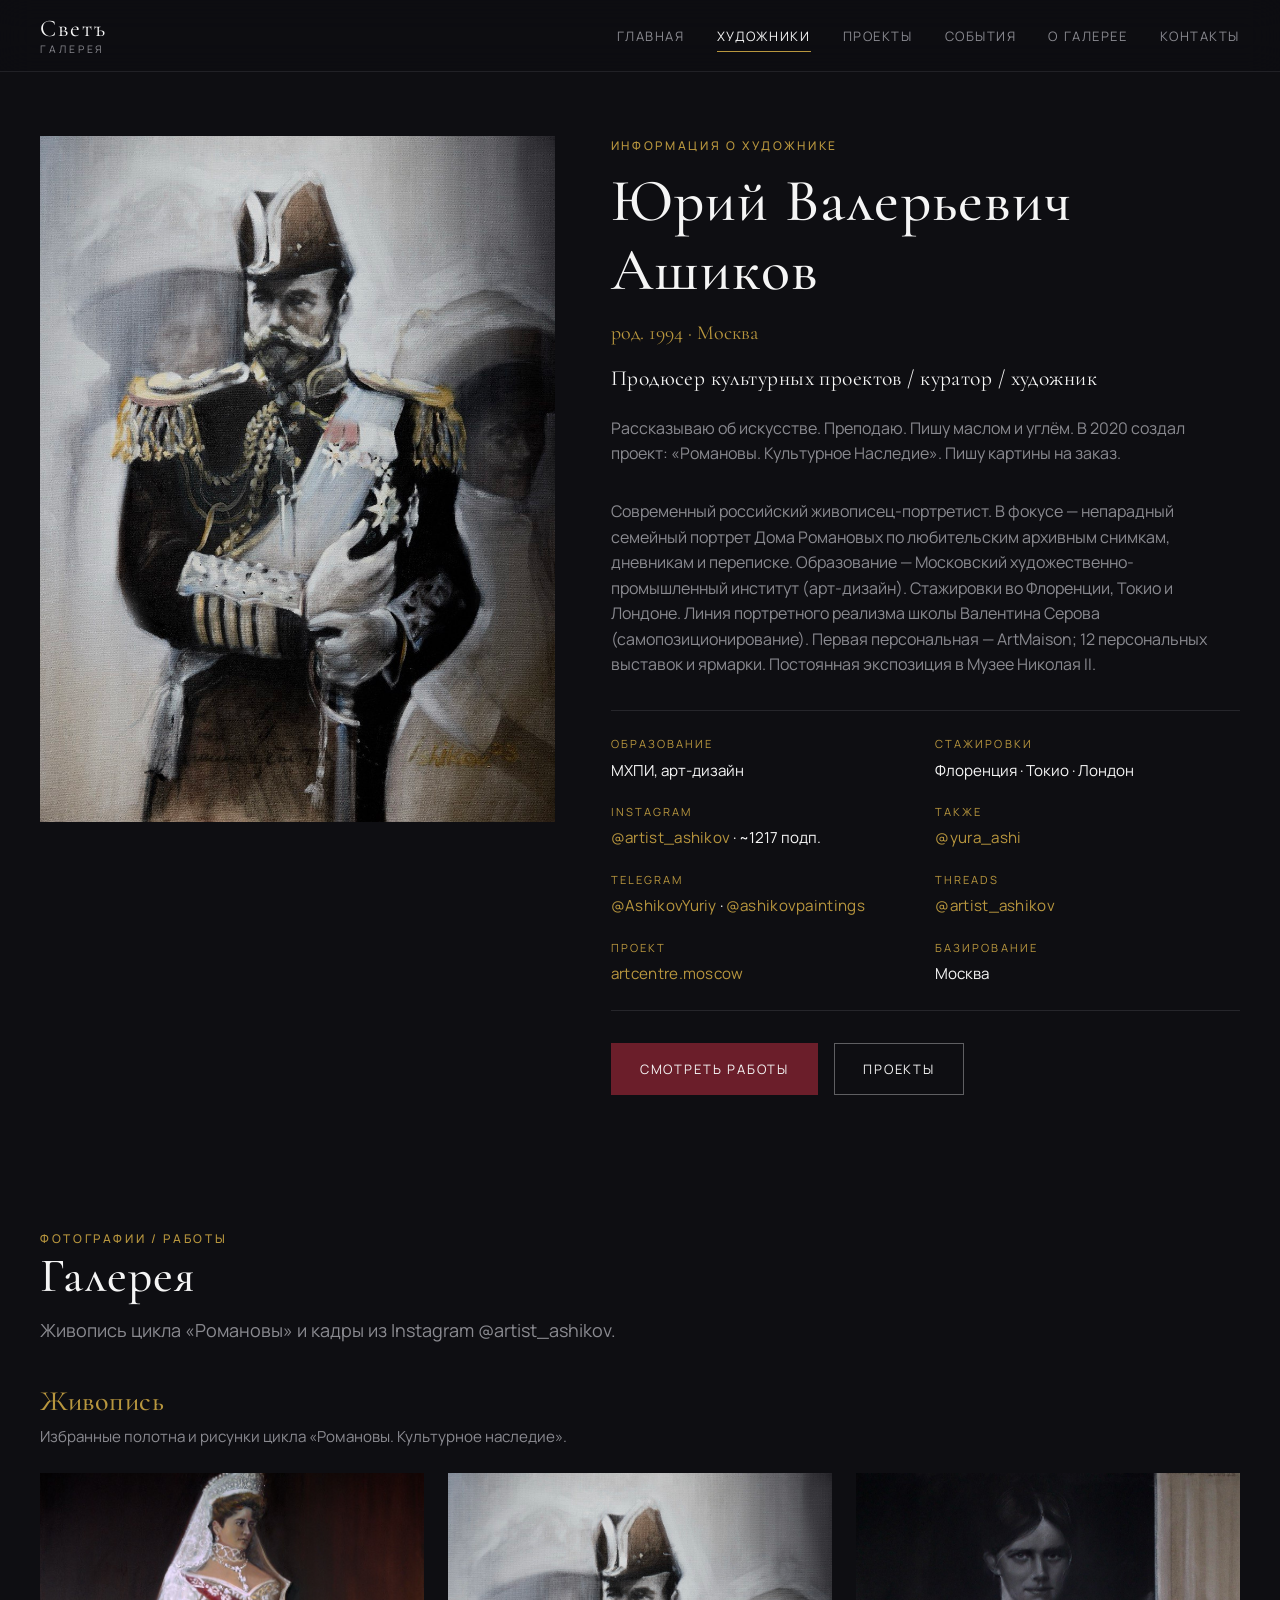
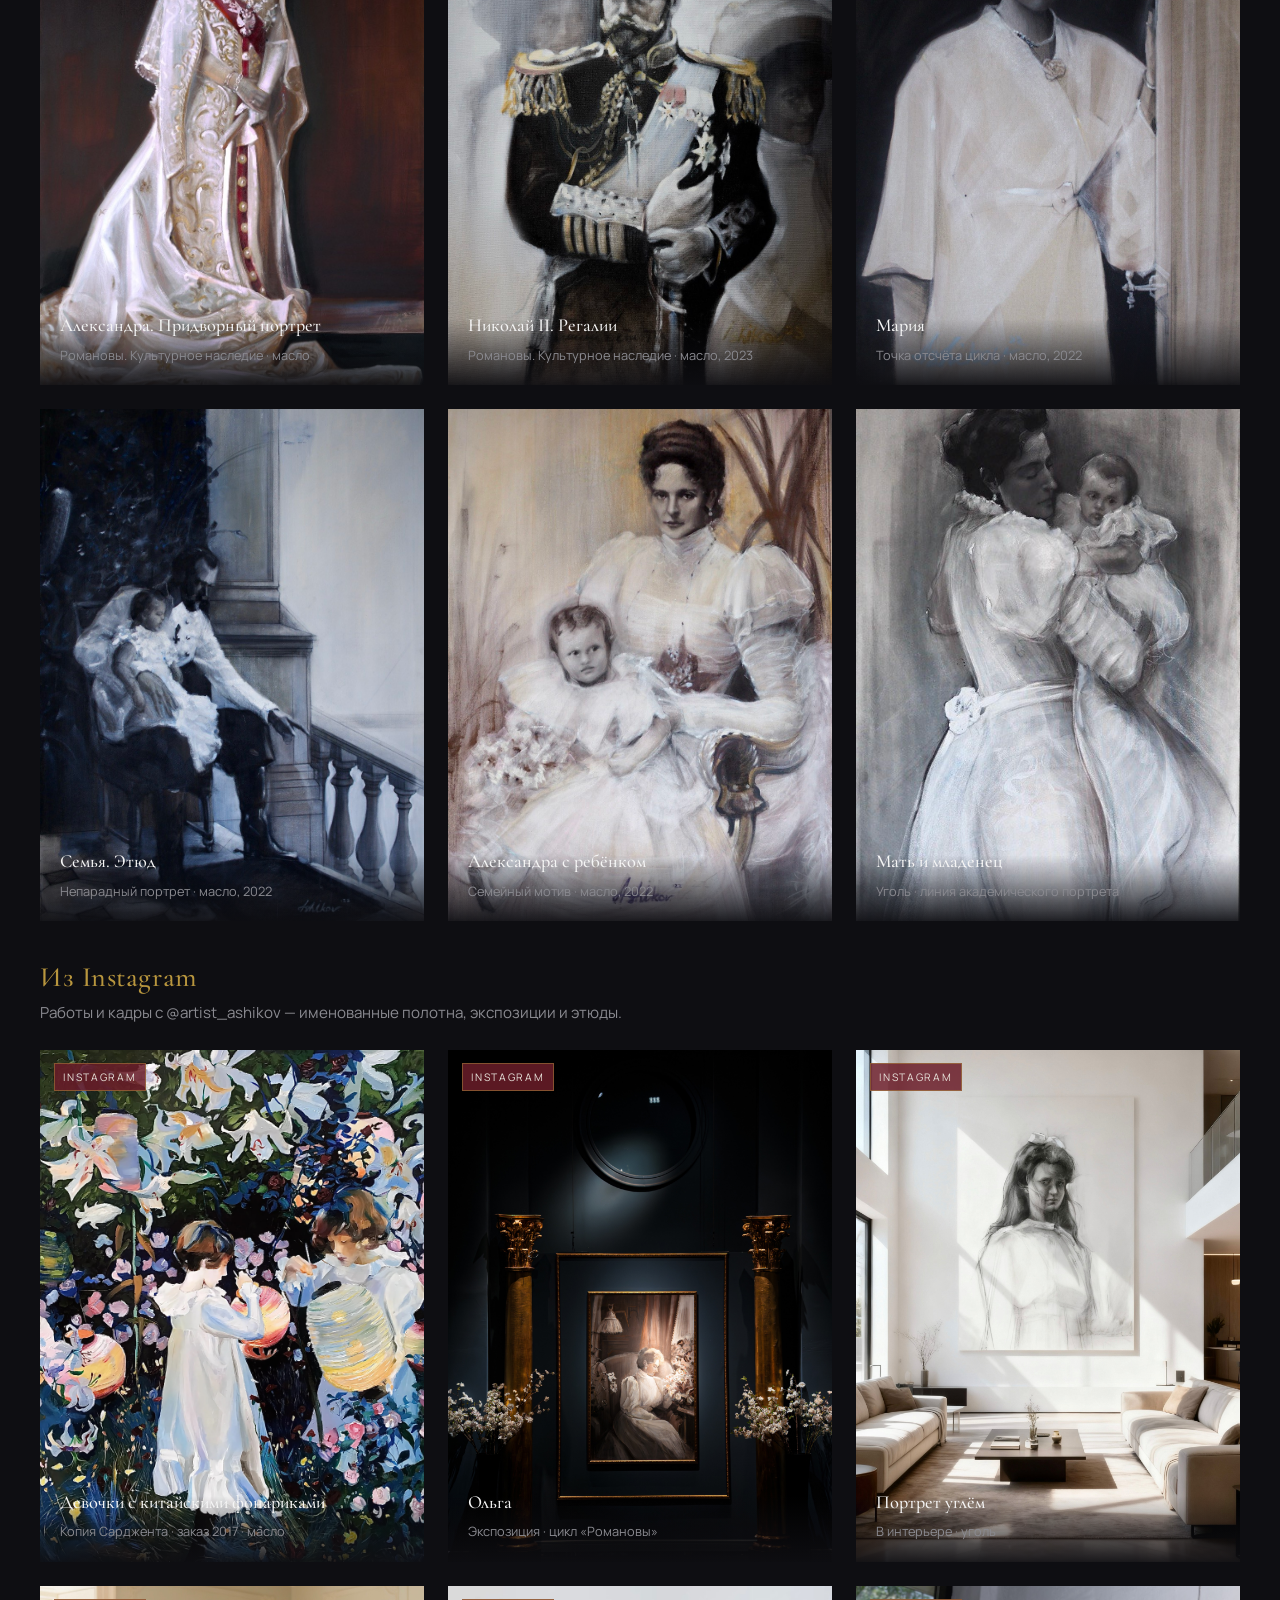
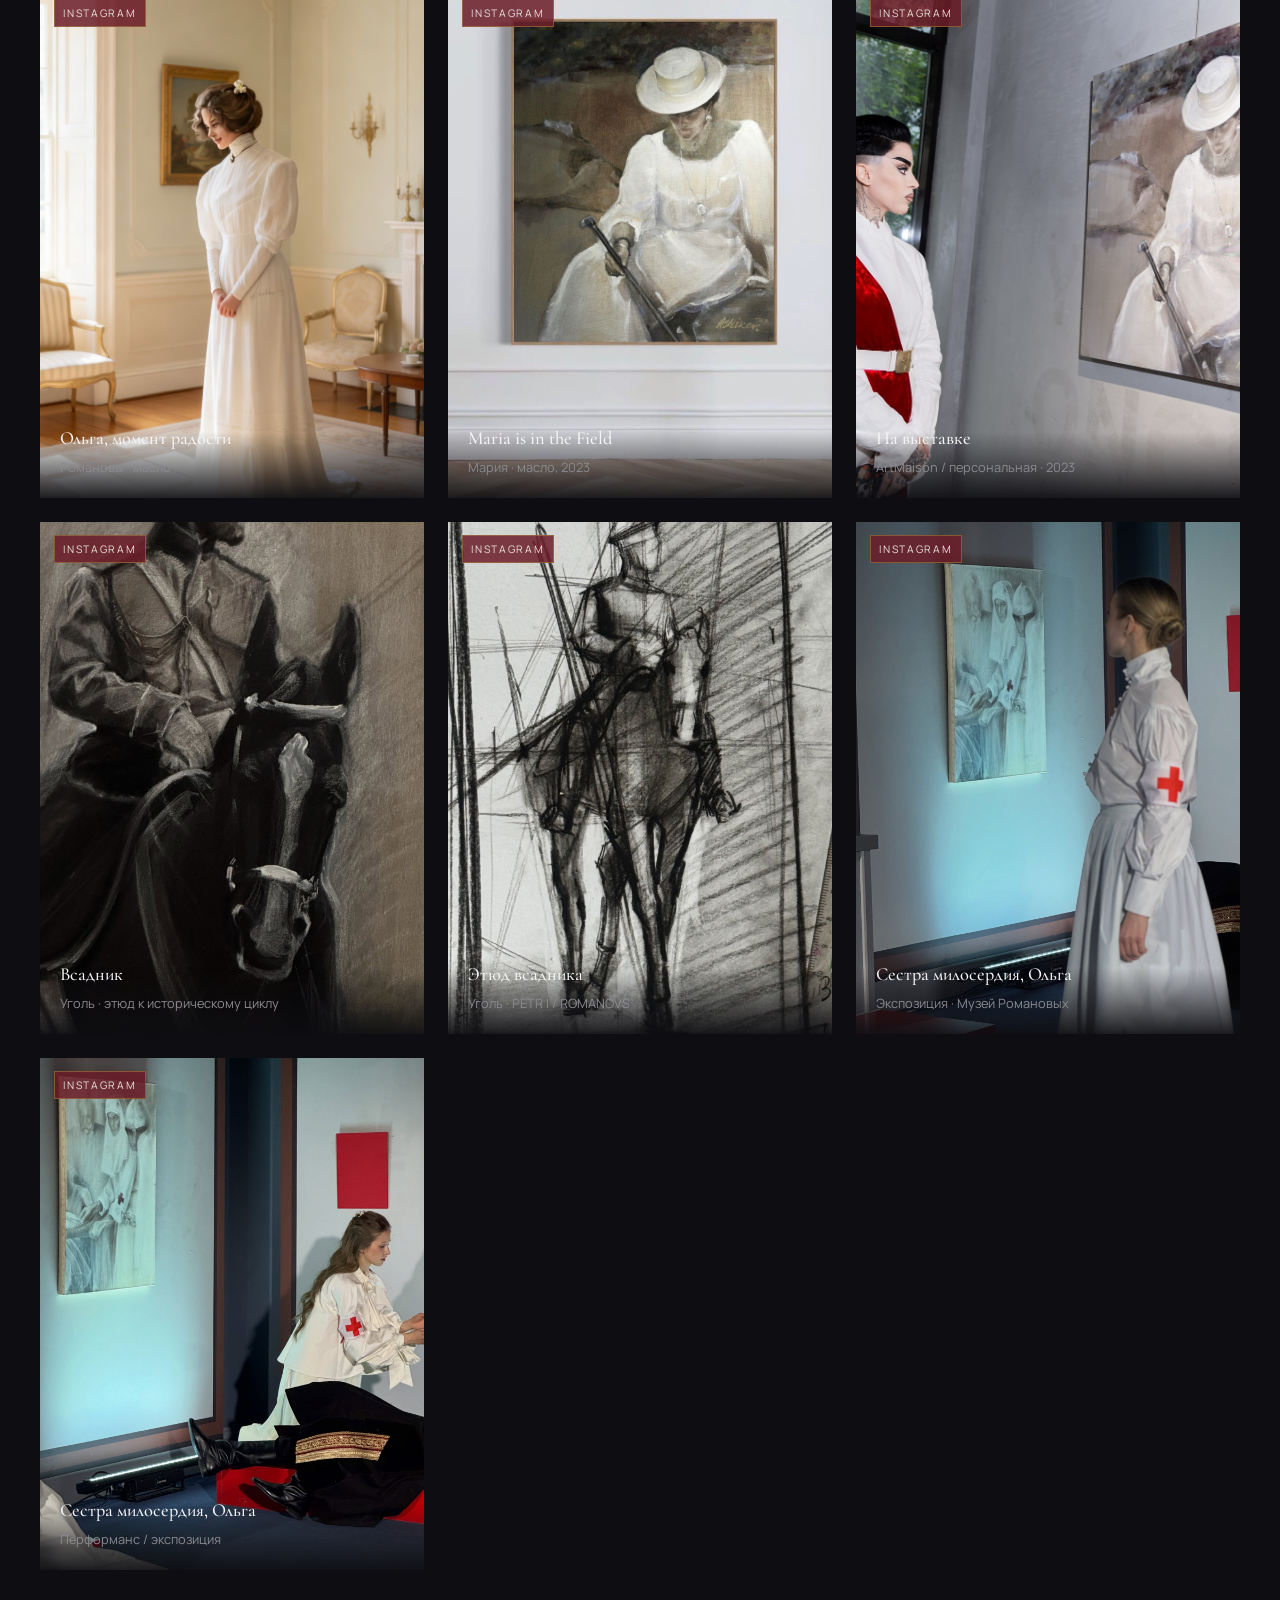
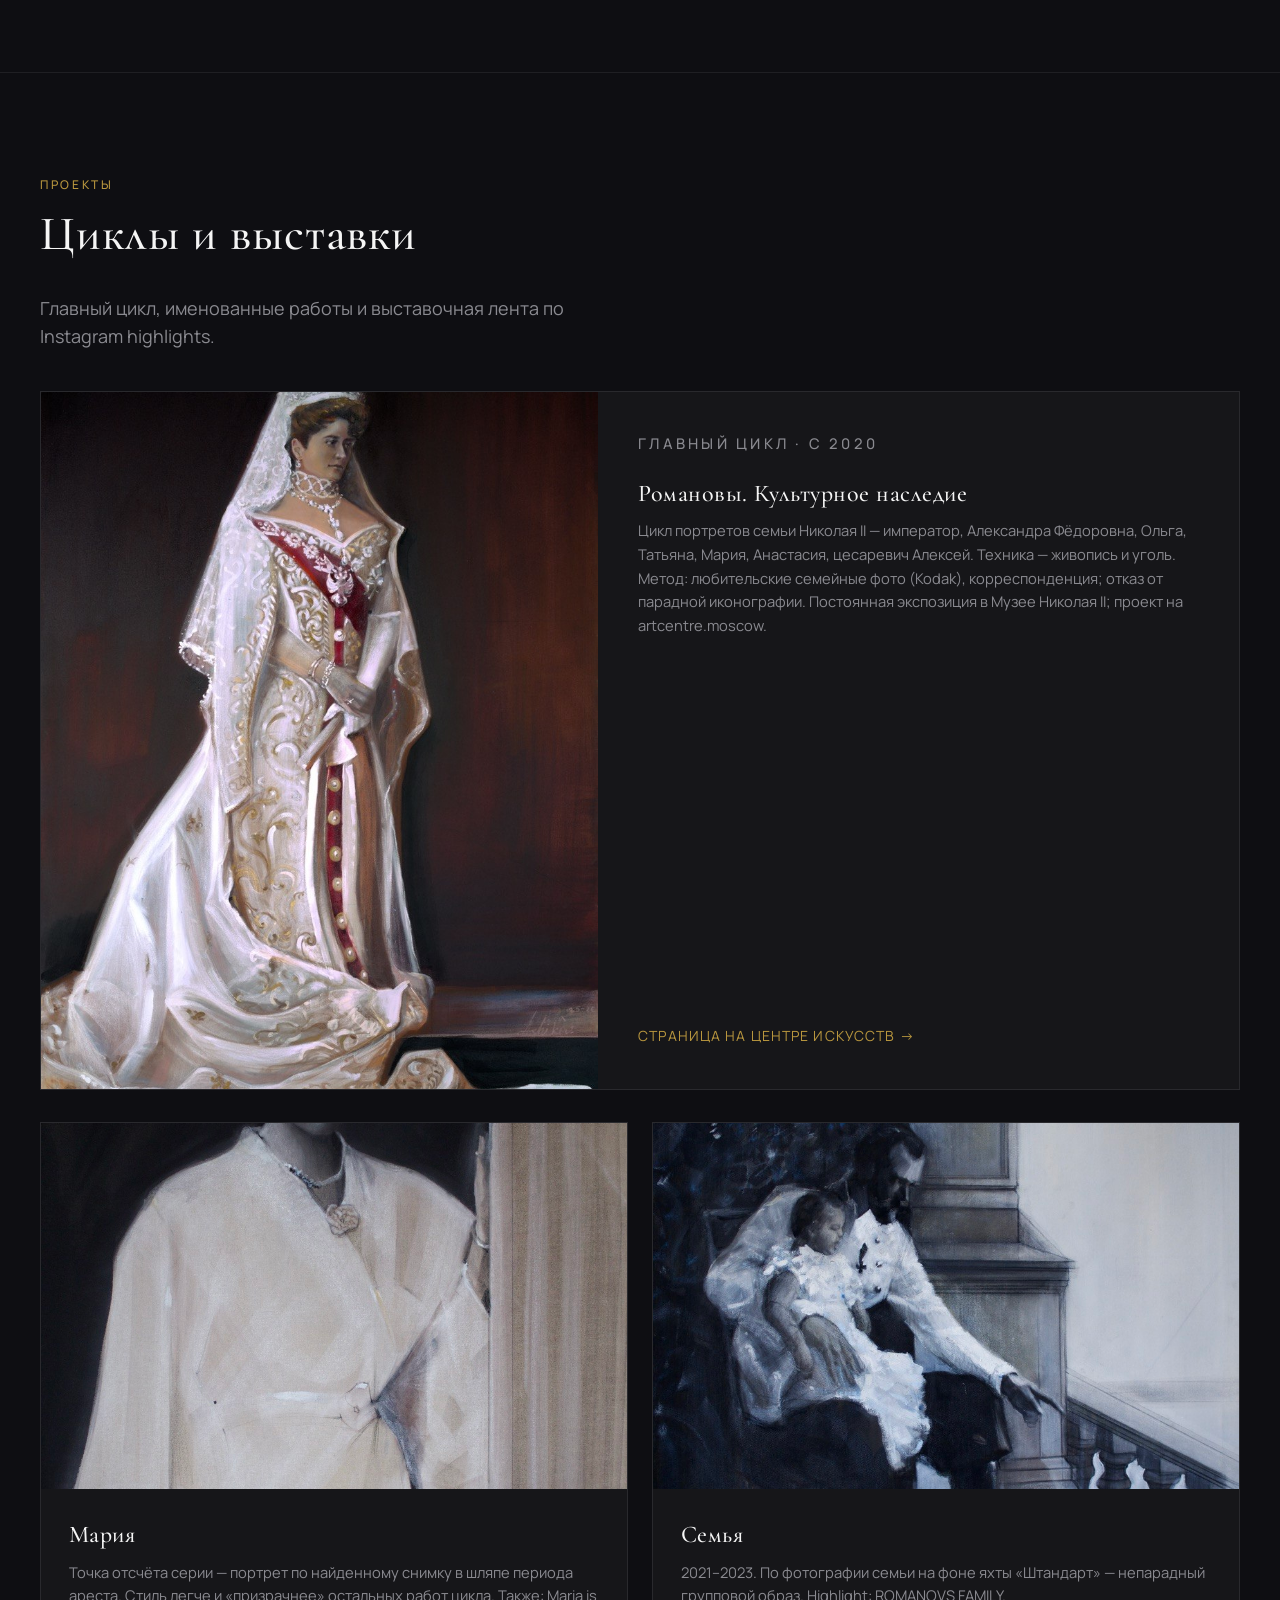
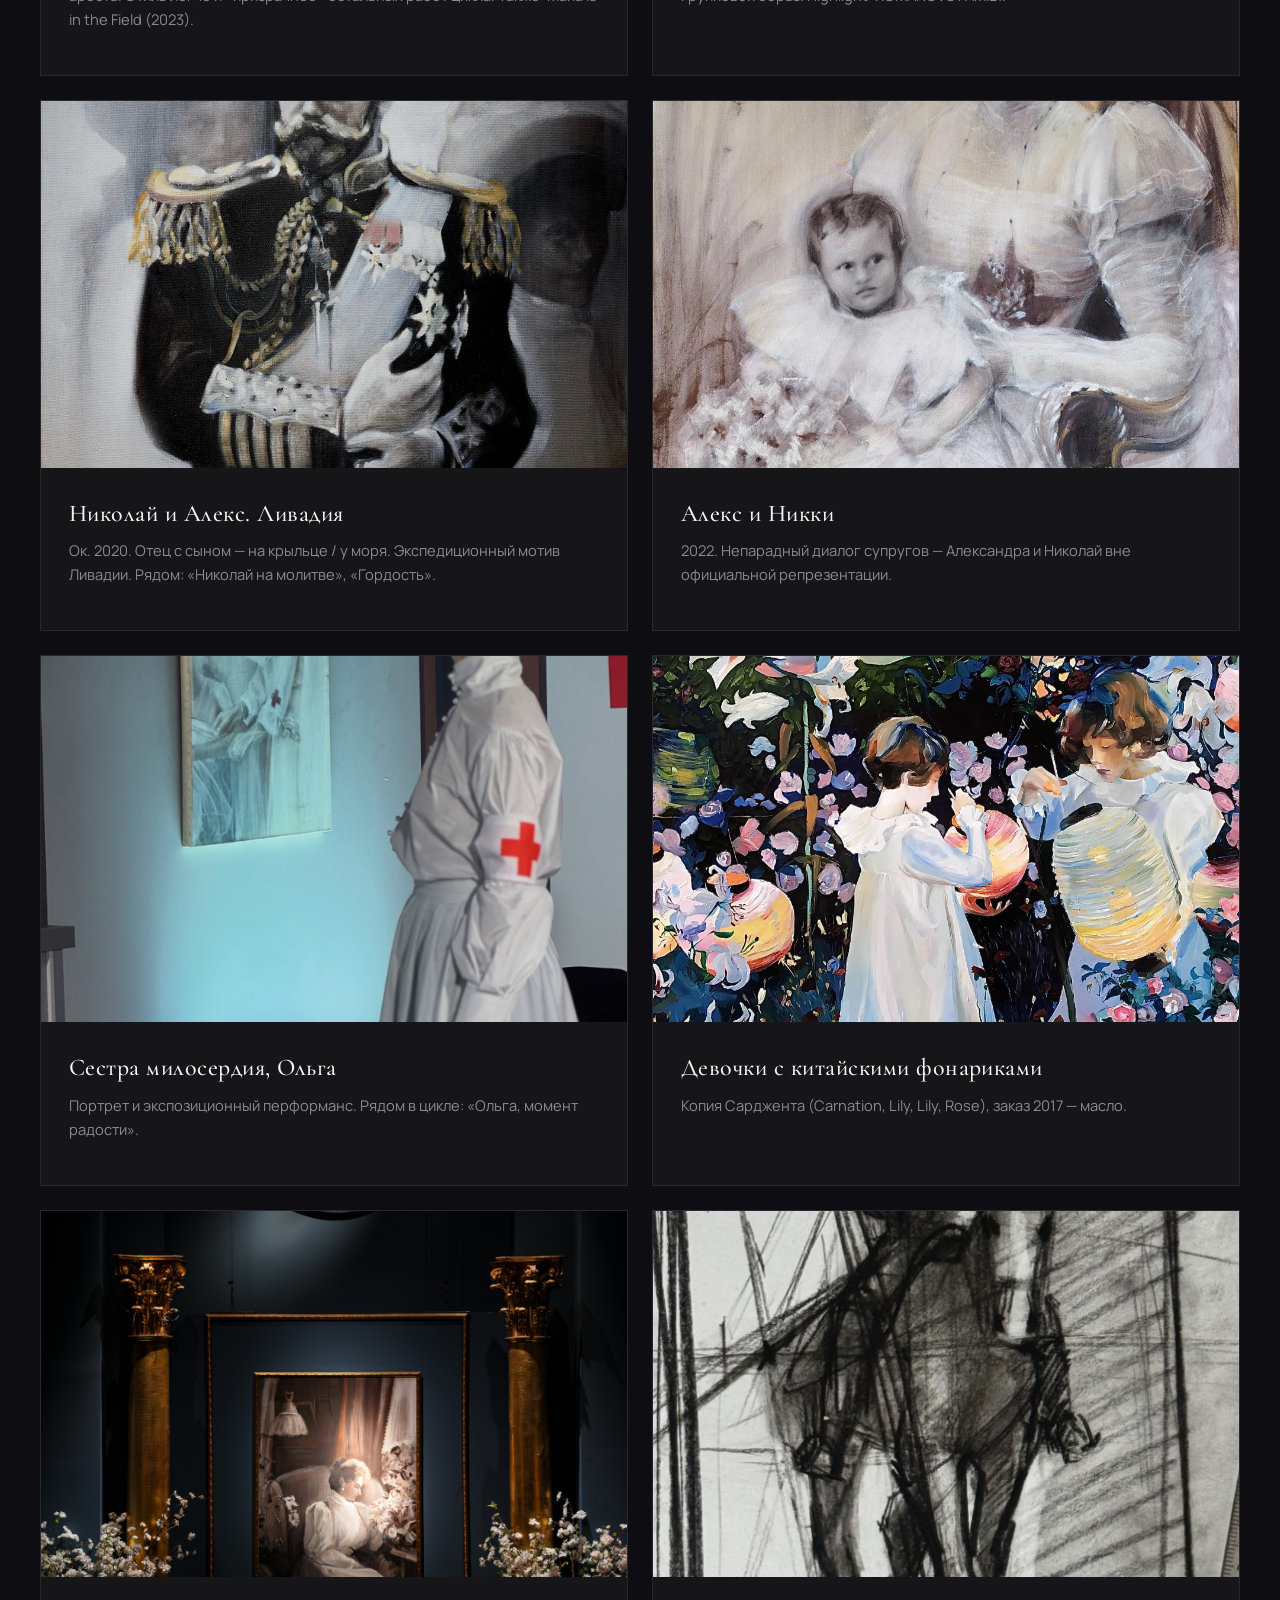
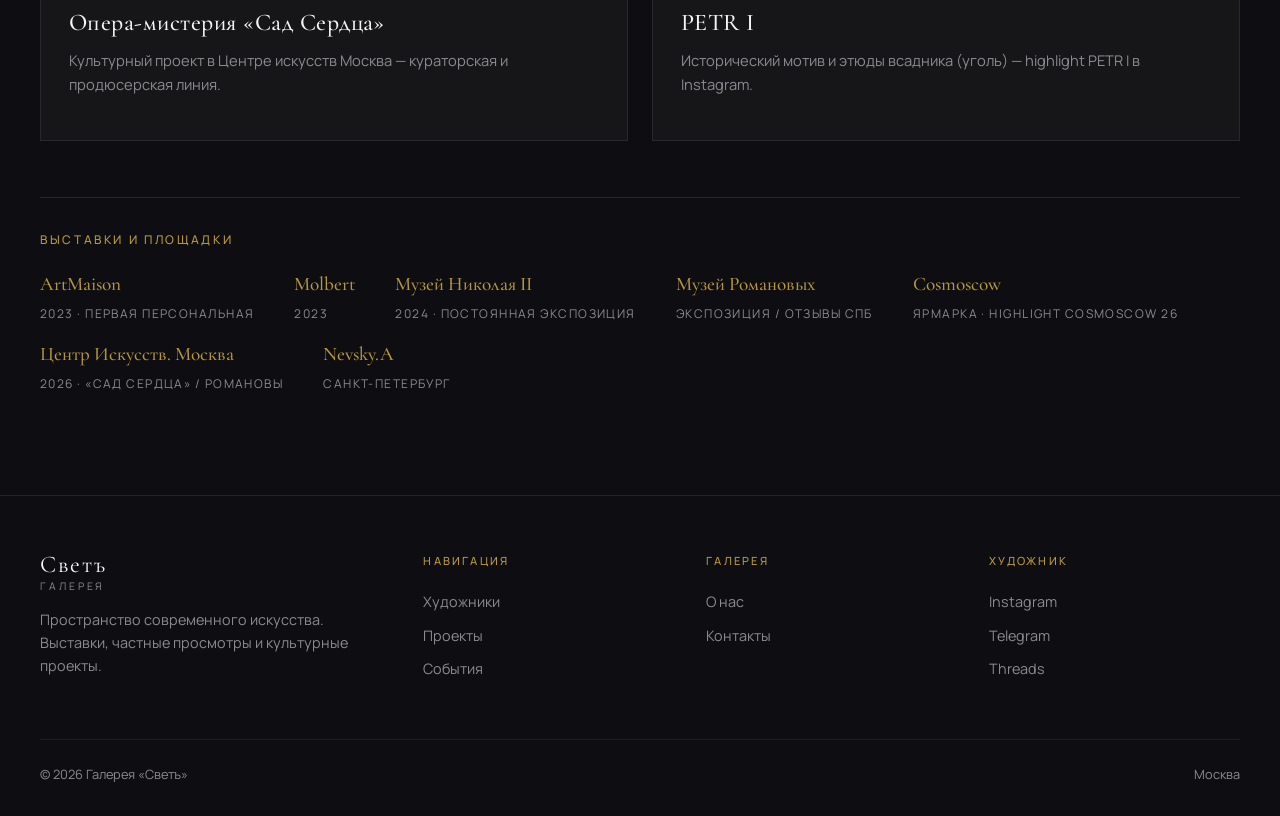
==== commit 83b34f2a: "Обновить Юрия Ашикова: Instagram-био, фото IG и проекты Слияние фактов @artist_ashikov (био, ссылки " ====
--- a/artists.html
+++ b/artists.html
@@ -4,7 +4,7 @@
   <meta charset="UTF-8" />
   <meta name="viewport" content="width=device-width, initial-scale=1" />
   <title>Юрий Ашиков — Галерея Светъ</title>
-  <meta name="description" content="Юрий Валерьевич Ашиков — живописец-портретист. Цикл «Романовы. Культурное наследие». Москва." />
+  <meta name="description" content="Юрий Ашиков (@artist_ashikov) — продюсер культурных проектов, куратор, художник. Цикл «Романовы. Культурное наследие». Москва." />
   <link rel="preconnect" href="https://fonts.googleapis.com" />
   <link rel="preconnect" href="https://fonts.gstatic.com" crossorigin />
   <link href="https://fonts.googleapis.com/css2?family=Cormorant+Garamond:ital,wght@0,400;0,500;0,600;1,400&family=Manrope:wght@300;400;500;600&display=swap" rel="stylesheet" />
@@ -17,7 +17,7 @@
       <button class="nav-toggle" aria-label="Меню" aria-expanded="false"><span></span><span></span><span></span></button>
       <nav class="nav-links" aria-label="Основная навигация">
         <a href="index.html">Главная</a>
-        <a href="artists.html">Художники</a>
+        <a href="artists.html" class="active">Художники</a>
         <a href="projects.html">Проекты</a>
         <a href="events.html">События</a>
         <a href="about.html">О галерее</a>
@@ -38,8 +38,9 @@
             <p class="eyebrow">Информация о художнике</p>
             <h1 id="artist-info-title">Юрий Валерьевич Ашиков</h1>
             <p class="bio-year">род. 1994 · Москва</p>
-            <p class="bio">Современный российский живописец-портретист, дизайнер и фотограф. Работает в технике масла и угля; в фокусе — непарадный семейный портрет Дома Романовых по любительским архивным снимкам, дневникам и переписке.</p>
-            <p class="bio">Образование — Московский художественно-промышленный институт (арт-дизайн). Стажировки во Флоренции, Токио и Лондоне. В прессе и анонсах позиционируется как продолжатель линии портретного реализма школы Валентина Серова (самопозиционирование династии учеников, а не независимый канон).</p>
+            <p class="bio-title">Продюсер культурных проектов / куратор / художник</p>
+            <p class="bio">Рассказываю об искусстве. Преподаю. Пишу маслом и углём. В 2020 создал проект: «Романовы. Культурное Наследие». Пишу картины на заказ.</p>
+            <p class="bio">Современный российский живописец-портретист. В фокусе — непарадный семейный портрет Дома Романовых по любительским архивным снимкам, дневникам и переписке. Образование — Московский художественно-промышленный институт (арт-дизайн). Стажировки во Флоренции, Токио и Лондоне. Линия портретного реализма школы Валентина Серова (самопозиционирование). Первая персональная — ArtMaison; 12 персональных выставок и ярмарки. Постоянная экспозиция в Музее Николая II.</p>
             <dl class="artist-meta">
               <div>
                 <dt>Образование</dt>
@@ -50,20 +51,28 @@
                 <dd>Флоренция · Токио · Лондон</dd>
               </div>
               <div>
-                <dt>Линия</dt>
-                <dd>Портретный реализм (школа Серова)</dd>
+                <dt>Instagram</dt>
+                <dd><a class="link-gold" href="https://www.instagram.com/artist_ashikov/" target="_blank" rel="noopener">@artist_ashikov</a> · ~1217 подп.</dd>
+              </div>
+              <div>
+                <dt>Также</dt>
+                <dd><a class="link-gold" href="https://www.instagram.com/yura_ashi/" target="_blank" rel="noopener">@yura_ashi</a></dd>
+              </div>
+              <div>
+                <dt>Telegram</dt>
+                <dd><a class="link-gold" href="https://t.me/AshikovYuriy" target="_blank" rel="noopener">@AshikovYuriy</a> · <a class="link-gold" href="https://t.me/ashikovpaintings" target="_blank" rel="noopener">@ashikovpaintings</a></dd>
+              </div>
+              <div>
+                <dt>Threads</dt>
+                <dd><a class="link-gold" href="https://www.threads.net/@artist_ashikov" target="_blank" rel="noopener">@artist_ashikov</a></dd>
+              </div>
+              <div>
+                <dt>Проект</dt>
+                <dd><a class="link-gold" href="https://artcentre.moscow/project/romanovs-ashikov/" target="_blank" rel="noopener">artcentre.moscow</a></dd>
               </div>
               <div>
                 <dt>Базирование</dt>
                 <dd>Москва</dd>
-              </div>
-              <div>
-                <dt>Instagram</dt>
-                <dd><a class="link-gold" href="https://www.instagram.com/artist_ashikov/" target="_blank" rel="noopener">artist_ashikov</a></dd>
-              </div>
-              <div>
-                <dt>Telegram</dt>
-                <dd><a class="link-gold" href="https://t.me/ashikovpaintings" target="_blank" rel="noopener">@ashikovpaintings</a></dd>
               </div>
             </dl>
             <div class="hero-actions">
@@ -82,52 +91,144 @@
           <div>
             <p class="eyebrow">Фотографии / работы</p>
             <h2 id="artist-works-title" class="section-title">Галерея</h2>
-            <p class="lead" style="margin-top:0.75rem;">Избранные полотна и рисунки цикла «Романовы. Культурное наследие».</p>
-          </div>
-        </div>
-        <div class="works-grid works-grid-lg">
-          <article class="work-item" data-lightbox data-full="works/01-alexandra-court.jpg" data-title="Александра Фёдоровна. Придворный портрет — цикл «Романовы»">
-            <img src="works/01-alexandra-court.jpg" alt="Александра Фёдоровна. Придворный портрет" />
-            <div class="overlay">
-              <h4>Александра. Придворный портрет</h4>
-              <p>Романовы. Культурное наследие · масло</p>
-            </div>
-          </article>
-          <article class="work-item" data-lightbox data-full="works/02-nicholas-regalia.jpg" data-title="Николай II. Регалии — цикл «Романовы»">
-            <img src="works/02-nicholas-regalia.jpg" alt="Николай II. Регалии" />
-            <div class="overlay">
-              <h4>Николай II. Регалии</h4>
-              <p>Романовы. Культурное наследие · масло, 2023</p>
-            </div>
-          </article>
-          <article class="work-item" data-lightbox data-full="works/03-series-grid-a.jpg" data-title="Мария — точка отсчёта серии">
-            <img src="works/03-series-grid-a.jpg" alt="Мария" />
-            <div class="overlay">
-              <h4>Мария</h4>
-              <p>Точка отсчёта цикла · масло, 2022</p>
-            </div>
-          </article>
-          <article class="work-item" data-lightbox data-full="works/04-series-grid-b.jpg" data-title="Николай и ребёнок — семейный мотив">
-            <img src="works/04-series-grid-b.jpg" alt="Николай II с ребёнком" />
-            <div class="overlay">
-              <h4>Семья. Этюд</h4>
-              <p>Непарадный портрет · масло, 2022</p>
-            </div>
-          </article>
-          <article class="work-item" data-lightbox data-full="works/05-alexandra-child.jpg" data-title="Александра с ребёнком">
-            <img src="works/05-alexandra-child.jpg" alt="Александра Фёдоровна с ребёнком" />
-            <div class="overlay">
-              <h4>Александра с ребёнком</h4>
-              <p>Семейный мотив · масло, 2022</p>
-            </div>
-          </article>
-          <article class="work-item" data-lightbox data-full="works/06-mother-infant.jpg" data-title="Мать и младенец — уголь">
-            <img src="works/06-mother-infant.jpg" alt="Мать и младенец" />
-            <div class="overlay">
-              <h4>Мать и младенец</h4>
-              <p>Уголь · линия академического портрета</p>
-            </div>
-          </article>
+            <p class="lead" style="margin-top:0.75rem;">Живопись цикла «Романовы» и кадры из Instagram @artist_ashikov.</p>
+          </div>
+        </div>
+
+        <div class="gallery-subsection">
+          <h3 class="gallery-subhead">Живопись</h3>
+          <p class="gallery-sublead">Избранные полотна и рисунки цикла «Романовы. Культурное наследие».</p>
+          <div class="works-grid works-grid-lg">
+            <article class="work-item" data-lightbox data-full="works/01-alexandra-court.jpg" data-title="Александра Фёдоровна. Придворный портрет — цикл «Романовы»">
+              <img src="works/01-alexandra-court.jpg" alt="Александра Фёдоровна. Придворный портрет" />
+              <div class="overlay">
+                <h4>Александра. Придворный портрет</h4>
+                <p>Романовы. Культурное наследие · масло</p>
+              </div>
+            </article>
+            <article class="work-item" data-lightbox data-full="works/02-nicholas-regalia.jpg" data-title="Николай II. Регалии — цикл «Романовы»">
+              <img src="works/02-nicholas-regalia.jpg" alt="Николай II. Регалии" />
+              <div class="overlay">
+                <h4>Николай II. Регалии</h4>
+                <p>Романовы. Культурное наследие · масло, 2023</p>
+              </div>
+            </article>
+            <article class="work-item" data-lightbox data-full="works/03-series-grid-a.jpg" data-title="Мария — точка отсчёта серии">
+              <img src="works/03-series-grid-a.jpg" alt="Мария" />
+              <div class="overlay">
+                <h4>Мария</h4>
+                <p>Точка отсчёта цикла · масло, 2022</p>
+              </div>
+            </article>
+            <article class="work-item" data-lightbox data-full="works/04-series-grid-b.jpg" data-title="Семья — семейный мотив">
+              <img src="works/04-series-grid-b.jpg" alt="Николай II с ребёнком" />
+              <div class="overlay">
+                <h4>Семья. Этюд</h4>
+                <p>Непарадный портрет · масло, 2022</p>
+              </div>
+            </article>
+            <article class="work-item" data-lightbox data-full="works/05-alexandra-child.jpg" data-title="Александра с ребёнком">
+              <img src="works/05-alexandra-child.jpg" alt="Александра Фёдоровна с ребёнком" />
+              <div class="overlay">
+                <h4>Александра с ребёнком</h4>
+                <p>Семейный мотив · масло, 2022</p>
+              </div>
+            </article>
+            <article class="work-item" data-lightbox data-full="works/06-mother-infant.jpg" data-title="Мать и младенец — уголь">
+              <img src="works/06-mother-infant.jpg" alt="Мать и младенец" />
+              <div class="overlay">
+                <h4>Мать и младенец</h4>
+                <p>Уголь · линия академического портрета</p>
+              </div>
+            </article>
+          </div>
+        </div>
+
+        <div class="gallery-subsection">
+          <h3 class="gallery-subhead">Из Instagram</h3>
+          <p class="gallery-sublead">Работы и кадры с @artist_ashikov — именованные полотна, экспозиции и этюды.</p>
+          <div class="works-grid works-grid-lg">
+            <article class="work-item" data-lightbox data-full="works/ig/ig-01.jpg" data-title="Девочки с китайскими фонариками (копия Сарджента, заказ 2017)">
+              <span class="work-badge">Instagram</span>
+              <img src="works/ig/ig-01.jpg" alt="Девочки с китайскими фонариками" />
+              <div class="overlay">
+                <h4>Девочки с китайскими фонариками</h4>
+                <p>Копия Сарджента · заказ 2017 · масло</p>
+              </div>
+            </article>
+            <article class="work-item" data-lightbox data-full="works/ig/ig-02.jpg" data-title="Ольга — экспозиция">
+              <span class="work-badge">Instagram</span>
+              <img src="works/ig/ig-02.jpg" alt="Ольга в экспозиции" />
+              <div class="overlay">
+                <h4>Ольга</h4>
+                <p>Экспозиция · цикл «Романовы»</p>
+              </div>
+            </article>
+            <article class="work-item" data-lightbox data-full="works/ig/ig-03.jpg" data-title="Портрет углём в интерьере">
+              <span class="work-badge">Instagram</span>
+              <img src="works/ig/ig-03.jpg" alt="Портрет углём в интерьере" />
+              <div class="overlay">
+                <h4>Портрет углём</h4>
+                <p>В интерьере · уголь</p>
+              </div>
+            </article>
+            <article class="work-item" data-lightbox data-full="works/ig/ig-04.jpg" data-title="Ольга, момент радости">
+              <span class="work-badge">Instagram</span>
+              <img src="works/ig/ig-04.jpg" alt="Ольга, момент радости" />
+              <div class="overlay">
+                <h4>Ольга, момент радости</h4>
+                <p>Романовы · масло</p>
+              </div>
+            </article>
+            <article class="work-item" data-lightbox data-full="works/ig/ig-05.jpg" data-title="Maria is in the Field">
+              <span class="work-badge">Instagram</span>
+              <img src="works/ig/ig-05.jpg" alt="Maria is in the Field" />
+              <div class="overlay">
+                <h4>Maria is in the Field</h4>
+                <p>Мария · масло, 2023</p>
+              </div>
+            </article>
+            <article class="work-item" data-lightbox data-full="works/ig/ig-06.jpg" data-title="На выставке — Юрий Ашиков">
+              <span class="work-badge">Instagram</span>
+              <img src="works/ig/ig-06.jpg" alt="Юрий Ашиков на выставке" />
+              <div class="overlay">
+                <h4>На выставке</h4>
+                <p>ArtMaison / персональная · 2023</p>
+              </div>
+            </article>
+            <article class="work-item" data-lightbox data-full="works/ig/ig-07.jpg" data-title="Всадник — уголь">
+              <span class="work-badge">Instagram</span>
+              <img src="works/ig/ig-07.jpg" alt="Всадник, уголь" />
+              <div class="overlay">
+                <h4>Всадник</h4>
+                <p>Уголь · этюд к историческому циклу</p>
+              </div>
+            </article>
+            <article class="work-item" data-lightbox data-full="works/ig/ig-08.jpg" data-title="Этюд всадника — PETR I / ROMANOVS">
+              <span class="work-badge">Instagram</span>
+              <img src="works/ig/ig-08.jpg" alt="Этюд всадника" />
+              <div class="overlay">
+                <h4>Этюд всадника</h4>
+                <p>Уголь · PETR I / ROMANOVS</p>
+              </div>
+            </article>
+            <article class="work-item" data-lightbox data-full="works/ig/ig-09.jpg" data-title="Сестра милосердия, Ольга">
+              <span class="work-badge">Instagram</span>
+              <img src="works/ig/ig-09.jpg" alt="Сестра милосердия, Ольга" />
+              <div class="overlay">
+                <h4>Сестра милосердия, Ольга</h4>
+                <p>Экспозиция · Музей Романовых</p>
+              </div>
+            </article>
+            <article class="work-item" data-lightbox data-full="works/ig/ig-10.jpg" data-title="Сестра милосердия, Ольга — перформанс">
+              <span class="work-badge">Instagram</span>
+              <img src="works/ig/ig-10.jpg" alt="Сестра милосердия, Ольга — перформанс" />
+              <div class="overlay">
+                <h4>Сестра милосердия, Ольга</h4>
+                <p>Перформанс / экспозиция</p>
+              </div>
+            </article>
+          </div>
         </div>
       </div>
     </section>
@@ -137,8 +238,8 @@
       <div class="container">
         <div class="section-head">
           <p class="eyebrow">Проекты</p>
-          <h2 id="artist-projects-title" class="section-title">Именованные циклы</h2>
-          <p class="lead" style="margin-top:0.75rem;">Работы внутри главного проекта и выставочная лента.</p>
+          <h2 id="artist-projects-title" class="section-title">Циклы и выставки</h2>
+          <p class="lead" style="margin-top:0.75rem;">Главный цикл, именованные работы и выставочная лента по Instagram highlights.</p>
         </div>
 
         <div class="project-cards">
@@ -147,10 +248,10 @@
               <img src="works/01-alexandra-court.jpg" alt="Романовы. Культурное наследие" />
             </div>
             <div class="project-card-body">
-              <p class="eyebrow">Главный цикл</p>
+              <p class="eyebrow">Главный цикл · с 2020</p>
               <h3>Романовы. Культурное наследие</h3>
-              <p>Цикл портретов семьи Николая II — император, Александра Фёдоровна, Ольга, Татьяна, Мария, Анастасия, цесаревич Алексей. Старт ~2020–2021; техника — живопись и уголь. Метод: любительские семейные фото (Kodak), корреспонденция; отказ от парадной иконографии в пользу «живой» семейности.</p>
-              <a class="link-gold" href="projects.html">Подробнее на странице проектов →</a>
+              <p>Цикл портретов семьи Николая II — император, Александра Фёдоровна, Ольга, Татьяна, Мария, Анастасия, цесаревич Алексей. Техника — живопись и уголь. Метод: любительские семейные фото (Kodak), корреспонденция; отказ от парадной иконографии. Постоянная экспозиция в Музее Николая II; проект на artcentre.moscow.</p>
+              <a class="link-gold" href="https://artcentre.moscow/project/romanovs-ashikov/" target="_blank" rel="noopener">Страница на Центре искусств →</a>
             </div>
           </article>
 
@@ -161,7 +262,7 @@
               </div>
               <div class="project-card-body">
                 <h3>Мария</h3>
-                <p>Точка отсчёта серии — портрет по найденному снимку в шляпе периода ареста. Стиль легче и «призрачнее» остальных работ цикла.</p>
+                <p>Точка отсчёта серии — портрет по найденному снимку в шляпе периода ареста. Стиль легче и «призрачнее» остальных работ цикла. Также: Maria is in the Field (2023).</p>
               </div>
             </article>
             <article class="project-card">
@@ -170,7 +271,7 @@
               </div>
               <div class="project-card-body">
                 <h3>Семья</h3>
-                <p>2021–2023. По фотографии семьи на фоне яхты «Штандарт» — непарадный групповой образ.</p>
+                <p>2021–2023. По фотографии семьи на фоне яхты «Штандарт» — непарадный групповой образ. Highlight: ROMANOVS FAMILY.</p>
               </div>
             </article>
             <article class="project-card">
@@ -179,7 +280,7 @@
               </div>
               <div class="project-card-body">
                 <h3>Николай и Алекс. Ливадия</h3>
-                <p>Ок. 2020. Отец с сыном — на крыльце / у моря. Экспедиционный мотив Ливадии.</p>
+                <p>Ок. 2020. Отец с сыном — на крыльце / у моря. Экспедиционный мотив Ливадии. Рядом: «Николай на молитве», «Гордость».</p>
               </div>
             </article>
             <article class="project-card">
@@ -191,16 +292,55 @@
                 <p>2022. Непарадный диалог супругов — Александра и Николай вне официальной репрезентации.</p>
               </div>
             </article>
+            <article class="project-card">
+              <div class="project-card-media sm">
+                <img src="works/ig/ig-09.jpg" alt="Сестра милосердия, Ольга" />
+              </div>
+              <div class="project-card-body">
+                <h3>Сестра милосердия, Ольга</h3>
+                <p>Портрет и экспозиционный перформанс. Рядом в цикле: «Ольга, момент радости».</p>
+              </div>
+            </article>
+            <article class="project-card">
+              <div class="project-card-media sm">
+                <img src="works/ig/ig-01.jpg" alt="Девочки с китайскими фонариками" />
+              </div>
+              <div class="project-card-body">
+                <h3>Девочки с китайскими фонариками</h3>
+                <p>Копия Сарджента (Carnation, Lily, Lily, Rose), заказ 2017 — масло.</p>
+              </div>
+            </article>
+            <article class="project-card">
+              <div class="project-card-media sm">
+                <img src="works/ig/ig-02.jpg" alt="Сад Сердца" />
+              </div>
+              <div class="project-card-body">
+                <h3>Опера-мистерия «Сад Сердца»</h3>
+                <p>Культурный проект в Центре искусств Москва — кураторская и продюсерская линия.</p>
+              </div>
+            </article>
+            <article class="project-card">
+              <div class="project-card-media sm">
+                <img src="works/ig/ig-08.jpg" alt="PETR I" />
+              </div>
+              <div class="project-card-body">
+                <h3>PETR I</h3>
+                <p>Исторический мотив и этюды всадника (уголь) — highlight PETR I в Instagram.</p>
+              </div>
+            </article>
           </div>
         </div>
 
         <div class="exhibition-strip" aria-label="Выставки">
-          <p class="eyebrow">Выставки</p>
+          <p class="eyebrow">Выставки и площадки</p>
           <ul class="exhibition-list">
-            <li><strong>ArtMaison</strong> <span>2023</span></li>
+            <li><strong>ArtMaison</strong> <span>2023 · первая персональная</span></li>
             <li><strong>Molbert</strong> <span>2023</span></li>
-            <li><strong>Музей Николая II</strong> <span>2024</span></li>
-            <li><strong>Центр Искусств. Москва</strong> <span>2026</span></li>
+            <li><strong>Музей Николая II</strong> <span>2024 · постоянная экспозиция</span></li>
+            <li><strong>Музей Романовых</strong> <span>экспозиция / отзывы СПб</span></li>
+            <li><strong>Cosmoscow</strong> <span>ярмарка · highlight Cosmoscow 26</span></li>
+            <li><strong>Центр Искусств. Москва</strong> <span>2026 · «Сад Сердца» / Романовы</span></li>
+            <li><strong>Nevsky.A</strong> <span>Санкт-Петербург</span></li>
           </ul>
         </div>
       </div>
@@ -228,7 +368,8 @@
         <div class="footer-col">
           <h4>Художник</h4>
           <a href="https://www.instagram.com/artist_ashikov/" target="_blank" rel="noopener">Instagram</a>
-          <a href="https://t.me/ashikovpaintings" target="_blank" rel="noopener">Telegram</a>
+          <a href="https://t.me/AshikovYuriy" target="_blank" rel="noopener">Telegram</a>
+          <a href="https://www.threads.net/@artist_ashikov" target="_blank" rel="noopener">Threads</a>
         </div>
       </div>
       <div class="footer-bottom">
--- a/css/styles.css
+++ b/css/styles.css
@@ -988,3 +988,52 @@
     grid-template-columns: 1fr;
   }
 }
+
+
+/* —— Gallery subsections & IG badges —— */
+.bio-title {
+  font-family: var(--font-serif);
+  font-size: 1.35rem;
+  color: var(--text-light);
+  margin: -0.75rem 0 1.25rem;
+  letter-spacing: 0.02em;
+}
+.gallery-subsection {
+  margin-top: 2.5rem;
+}
+.gallery-subsection:first-of-type {
+  margin-top: 0.5rem;
+}
+.gallery-subhead {
+  font-family: var(--font-serif);
+  font-size: 1.75rem;
+  font-weight: 500;
+  color: var(--accent-gold);
+  margin-bottom: 0.5rem;
+}
+.gallery-sublead {
+  color: var(--text-muted);
+  font-size: 0.95rem;
+  margin-bottom: 1.5rem;
+  max-width: 40rem;
+}
+.work-badge {
+  position: absolute;
+  top: 0.85rem;
+  left: 0.85rem;
+  z-index: 2;
+  font-size: 0.65rem;
+  letter-spacing: 0.16em;
+  text-transform: uppercase;
+  color: var(--surface-ivory);
+  background: rgba(107, 30, 42, 0.85);
+  border: 1px solid rgba(184, 150, 62, 0.45);
+  padding: 0.3rem 0.55rem;
+  pointer-events: none;
+}
+.artist-meta {
+  grid-template-columns: 1fr 1fr;
+}
+@media (max-width: 640px) {
+  .artist-meta { grid-template-columns: 1fr; }
+}
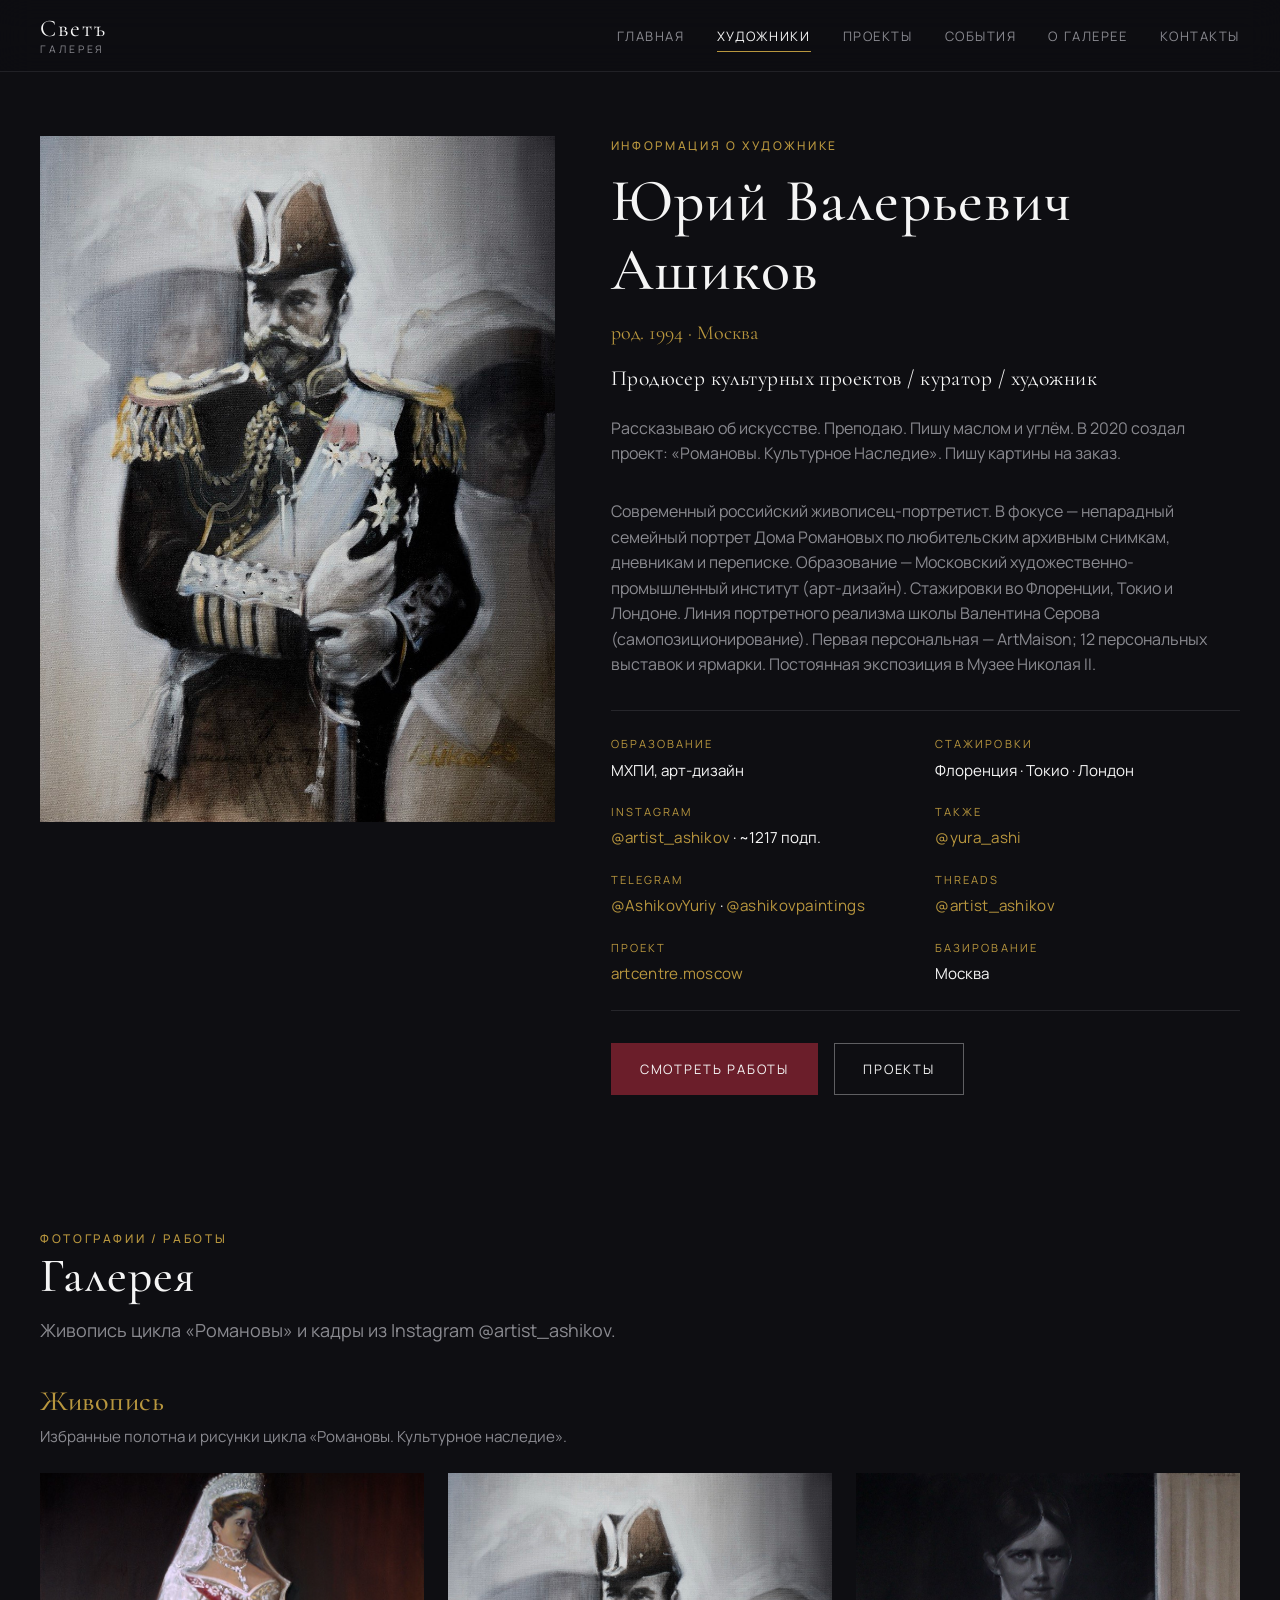
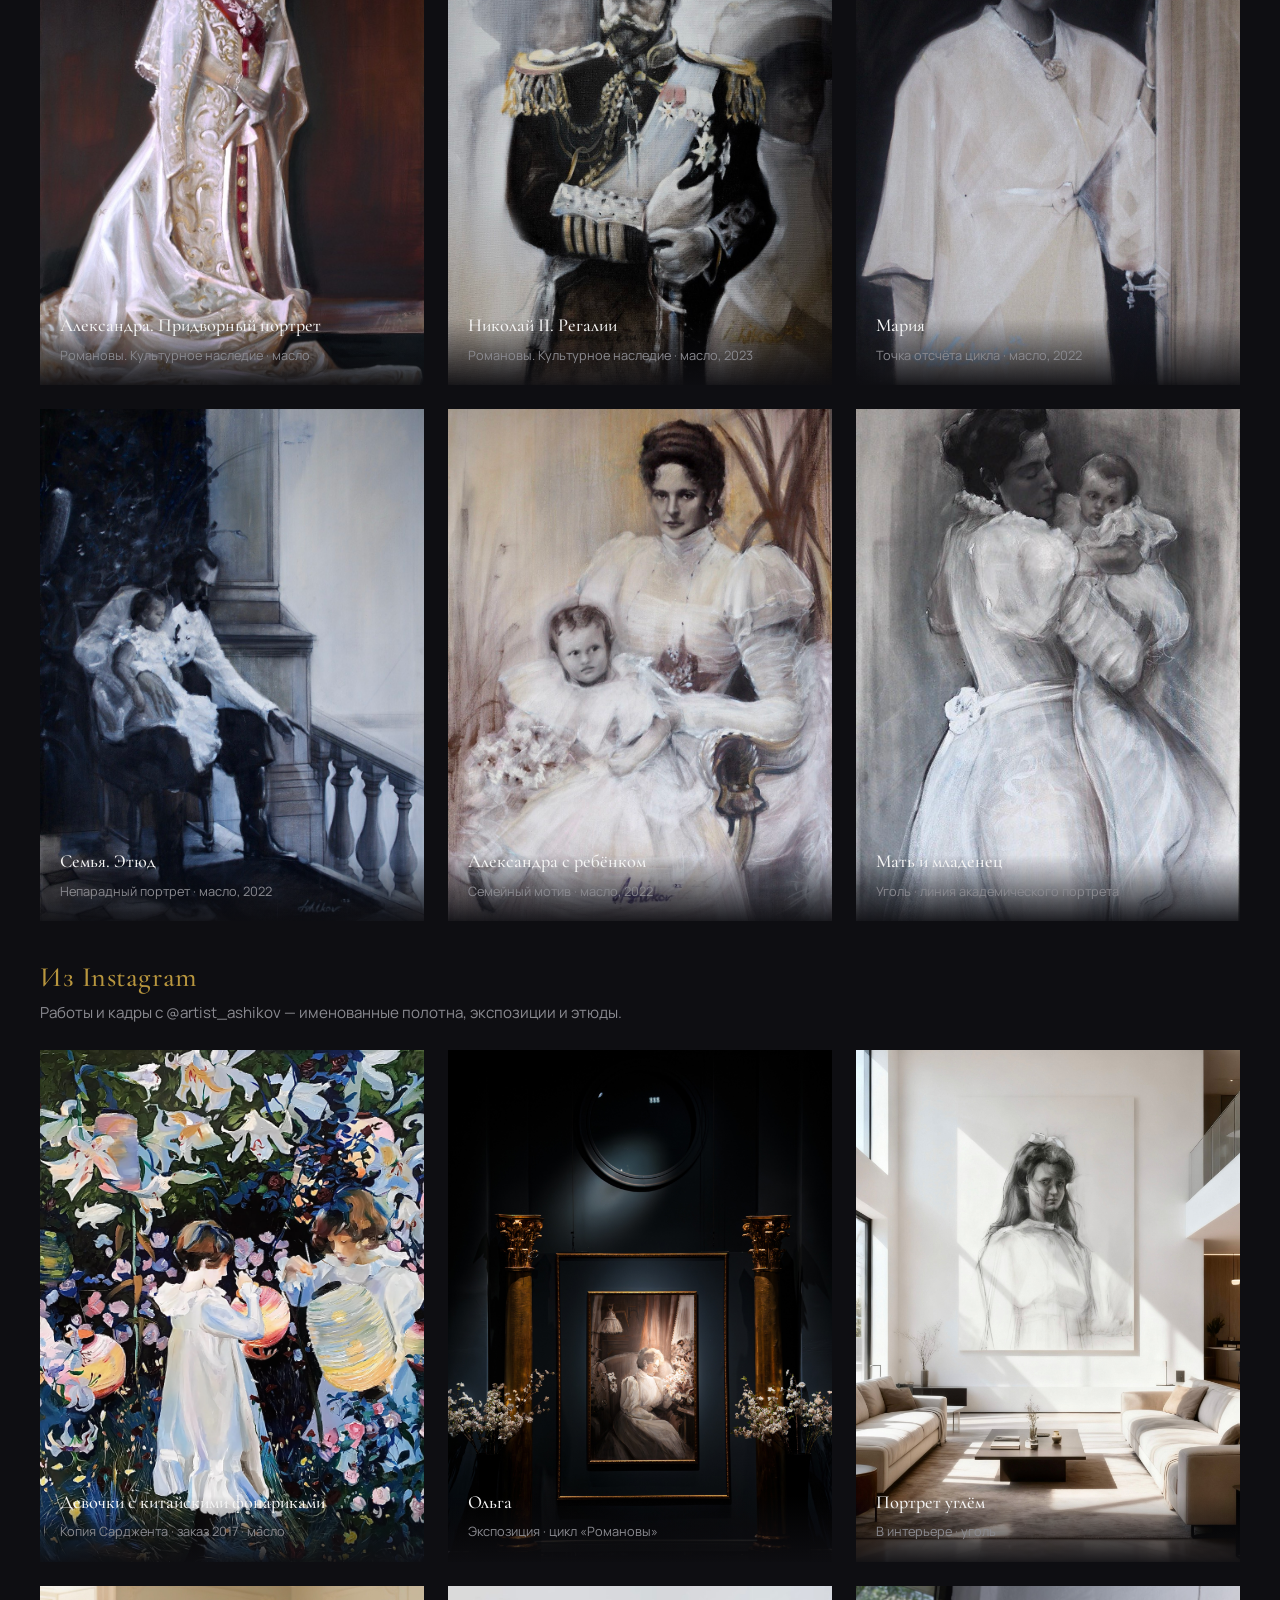
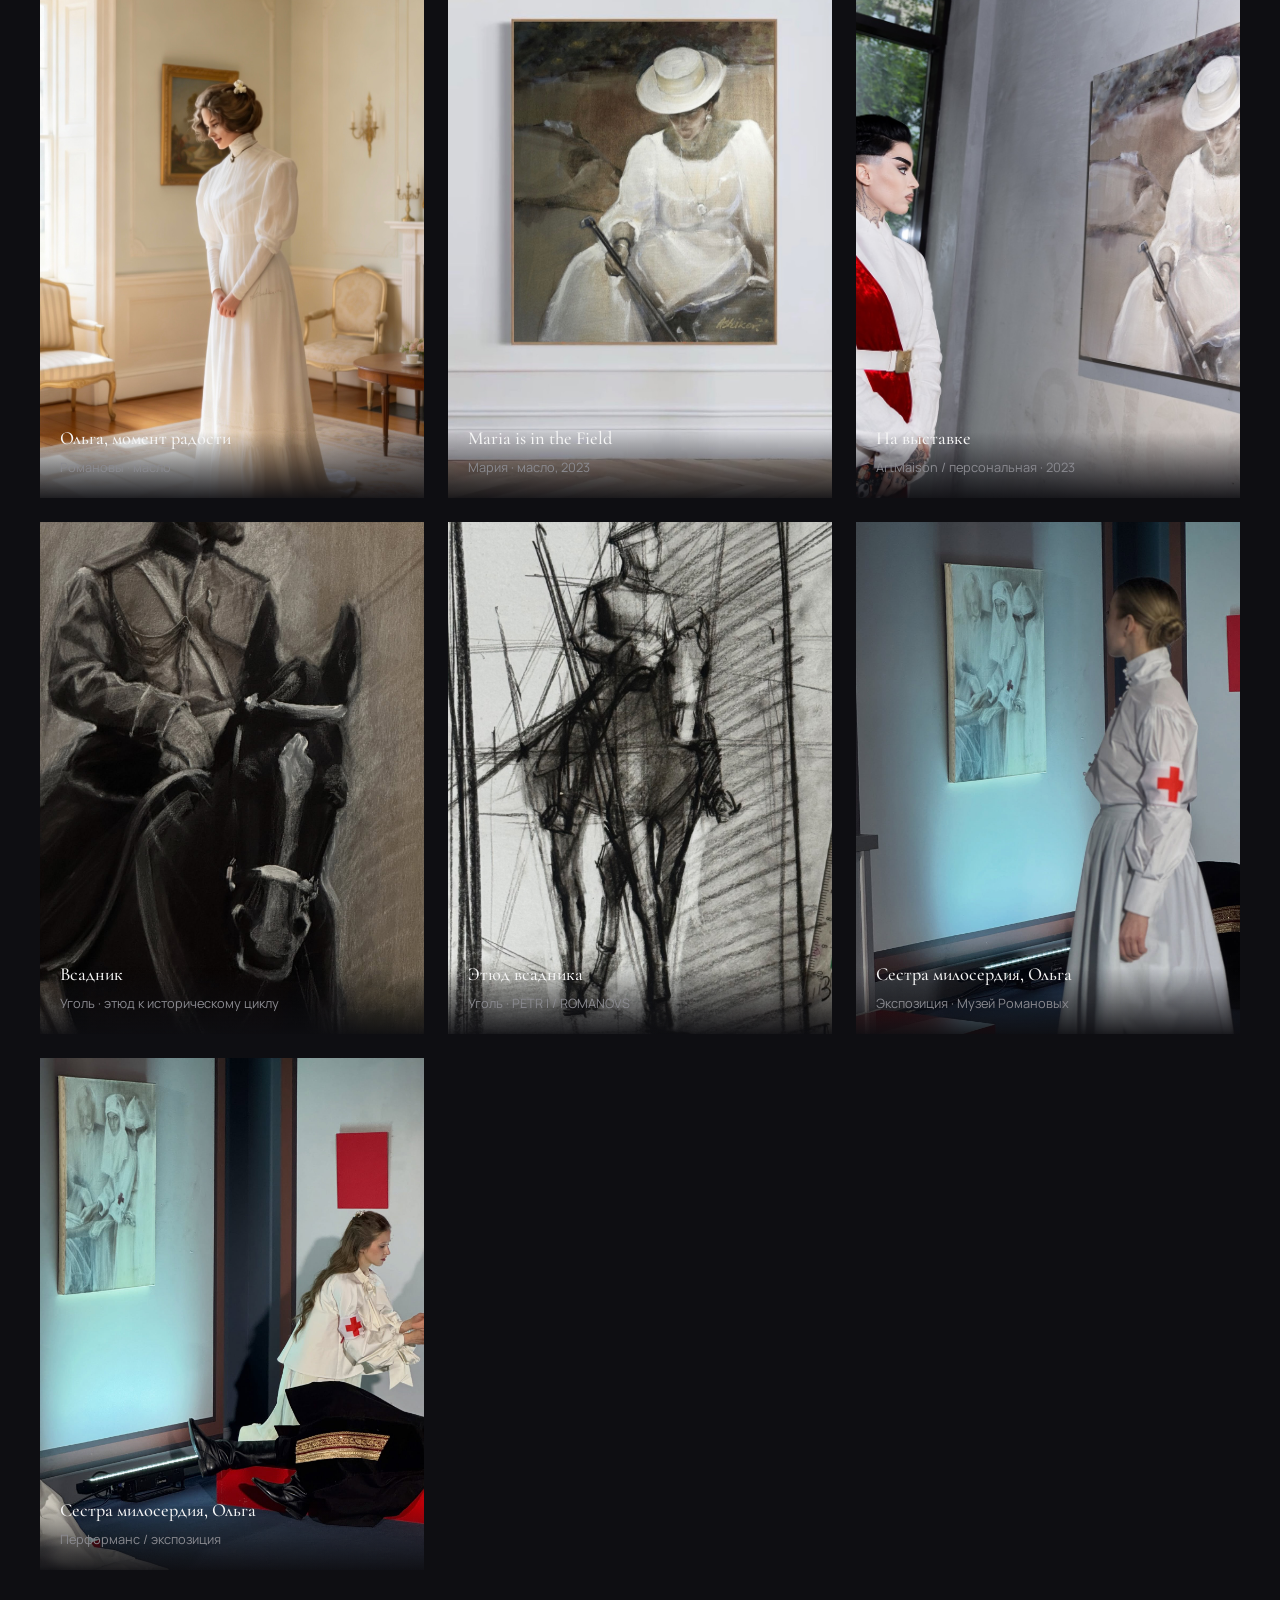
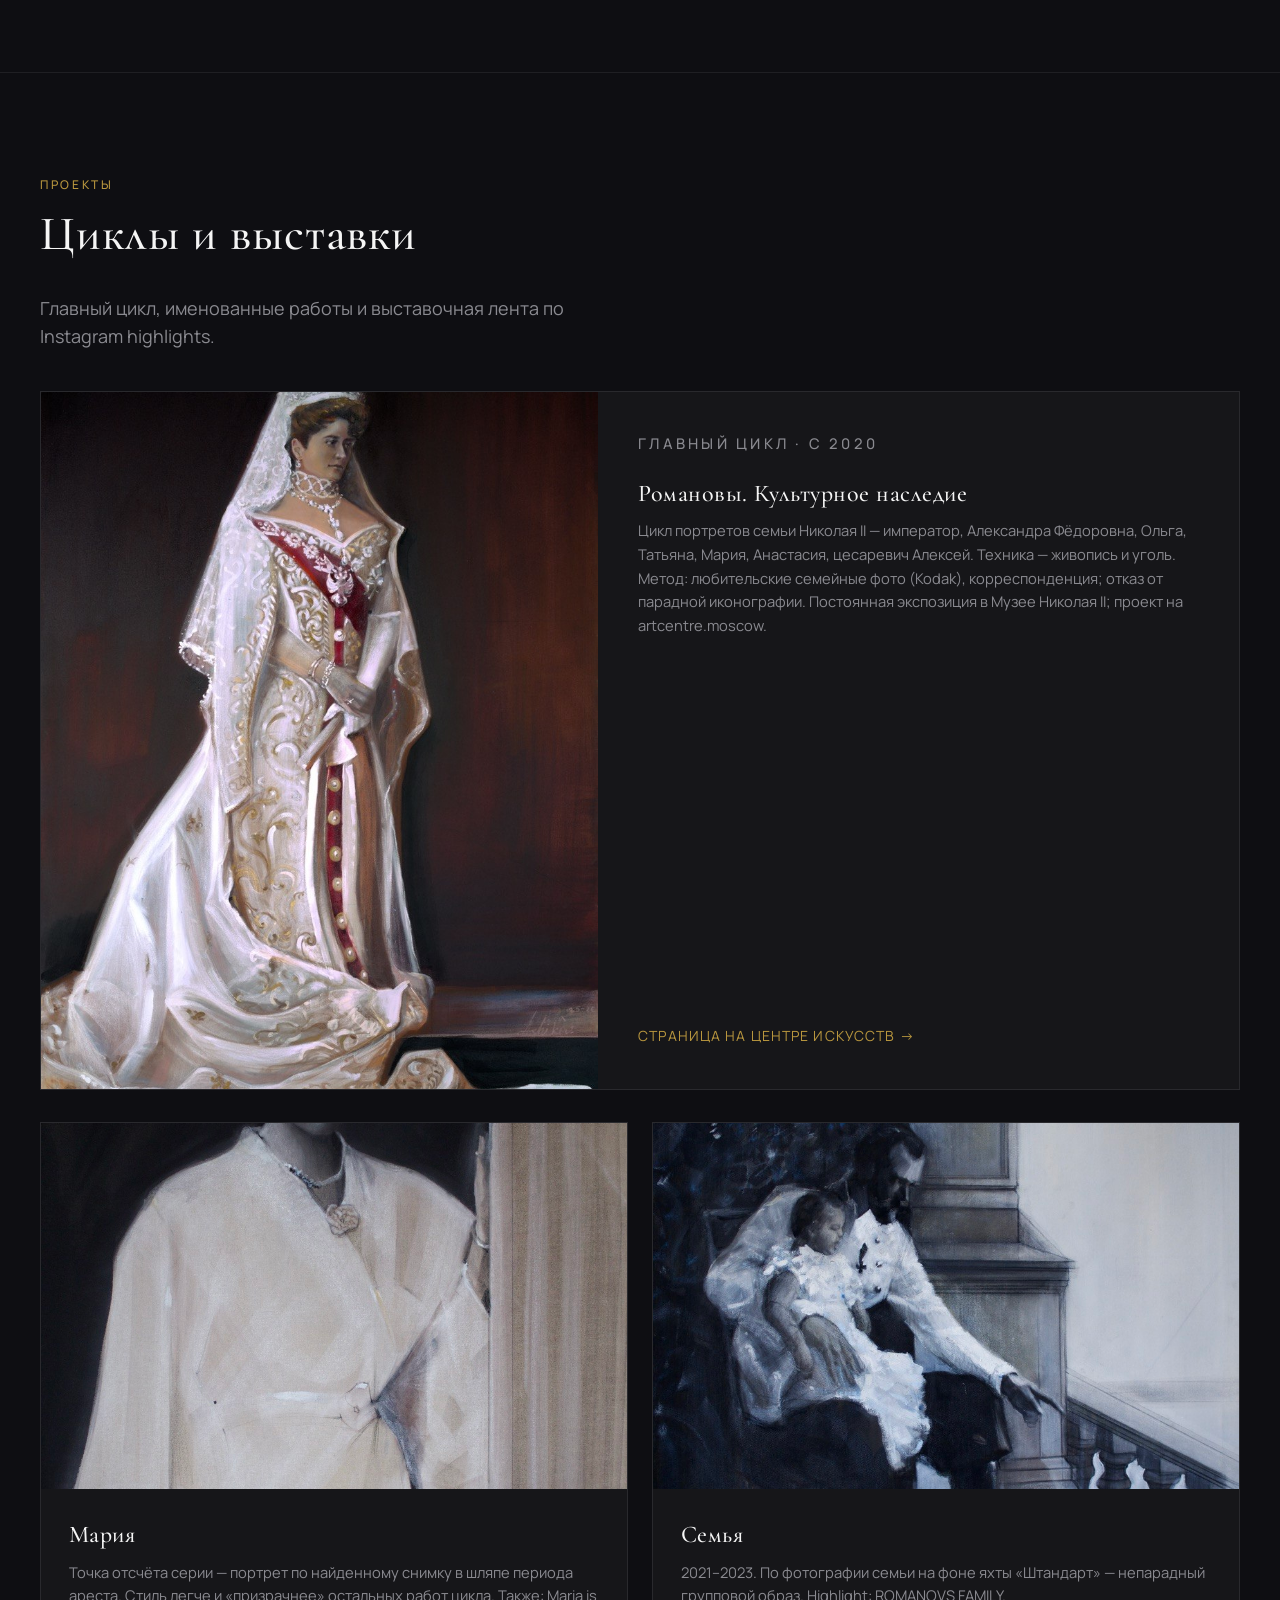
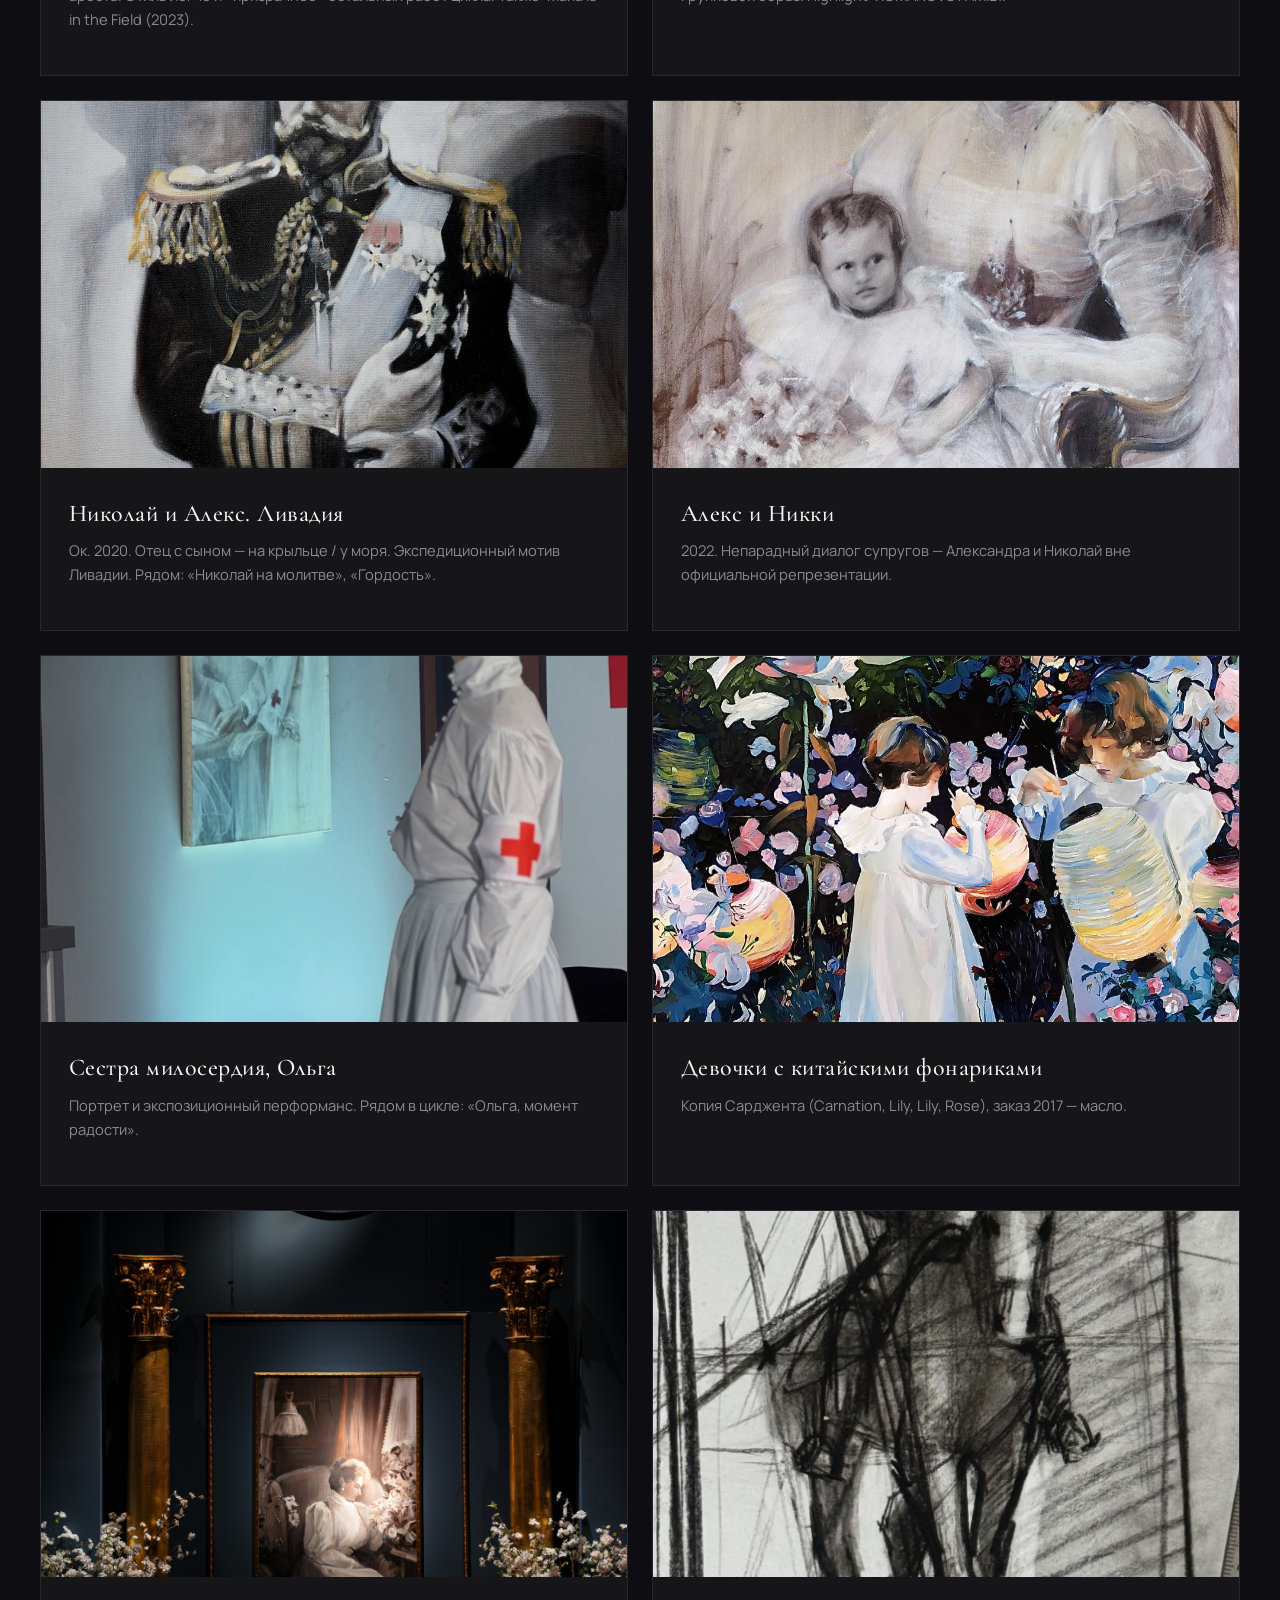
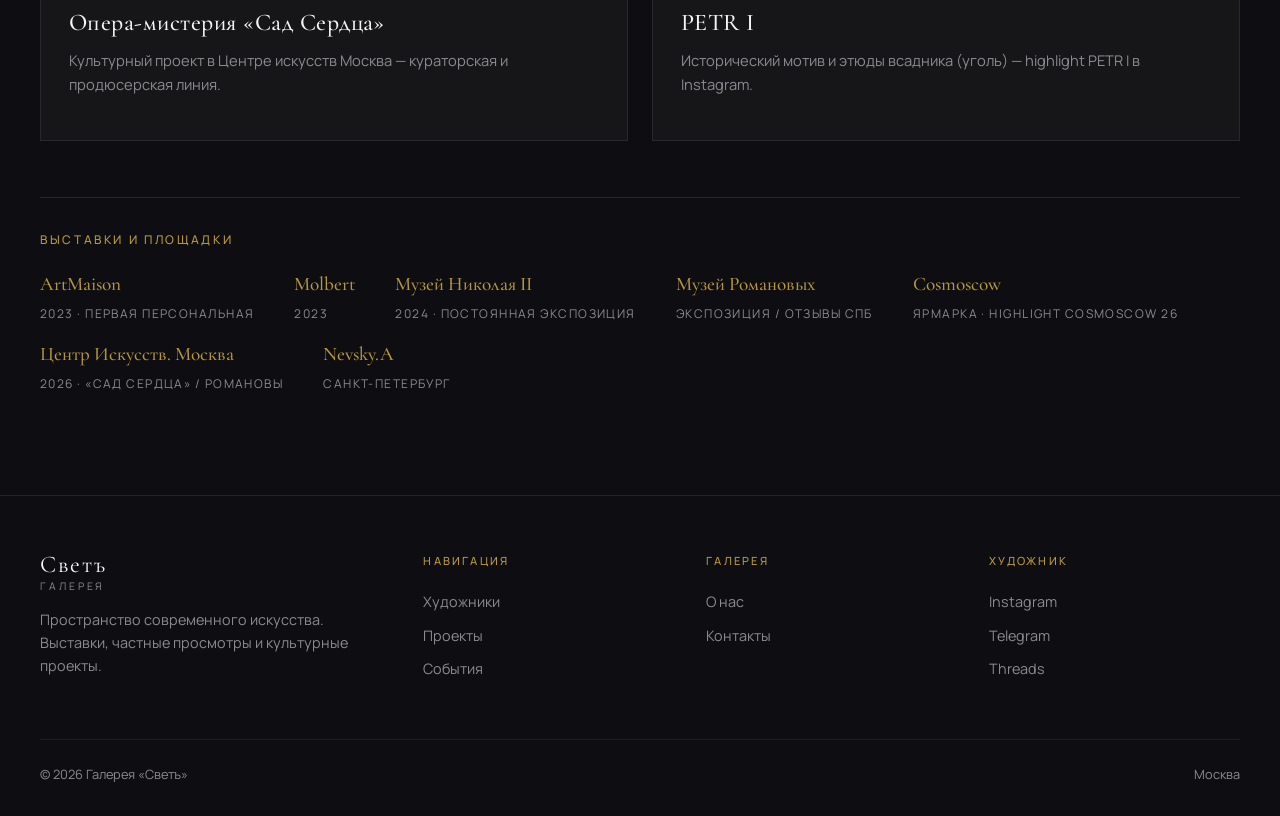
==== commit 5c9cdb8f: "Remove Instagram badge overlays from work frames" ====
--- a/artists.html
+++ b/artists.html
@@ -149,7 +149,6 @@
           <p class="gallery-sublead">Работы и кадры с @artist_ashikov — именованные полотна, экспозиции и этюды.</p>
           <div class="works-grid works-grid-lg">
             <article class="work-item" data-lightbox data-full="works/ig/ig-01.jpg" data-title="Девочки с китайскими фонариками (копия Сарджента, заказ 2017)">
-              <span class="work-badge">Instagram</span>
               <img src="works/ig/ig-01.jpg" alt="Девочки с китайскими фонариками" />
               <div class="overlay">
                 <h4>Девочки с китайскими фонариками</h4>
@@ -157,7 +156,6 @@
               </div>
             </article>
             <article class="work-item" data-lightbox data-full="works/ig/ig-02.jpg" data-title="Ольга — экспозиция">
-              <span class="work-badge">Instagram</span>
               <img src="works/ig/ig-02.jpg" alt="Ольга в экспозиции" />
               <div class="overlay">
                 <h4>Ольга</h4>
@@ -165,7 +163,6 @@
               </div>
             </article>
             <article class="work-item" data-lightbox data-full="works/ig/ig-03.jpg" data-title="Портрет углём в интерьере">
-              <span class="work-badge">Instagram</span>
               <img src="works/ig/ig-03.jpg" alt="Портрет углём в интерьере" />
               <div class="overlay">
                 <h4>Портрет углём</h4>
@@ -173,7 +170,6 @@
               </div>
             </article>
             <article class="work-item" data-lightbox data-full="works/ig/ig-04.jpg" data-title="Ольга, момент радости">
-              <span class="work-badge">Instagram</span>
               <img src="works/ig/ig-04.jpg" alt="Ольга, момент радости" />
               <div class="overlay">
                 <h4>Ольга, момент радости</h4>
@@ -181,7 +177,6 @@
               </div>
             </article>
             <article class="work-item" data-lightbox data-full="works/ig/ig-05.jpg" data-title="Maria is in the Field">
-              <span class="work-badge">Instagram</span>
               <img src="works/ig/ig-05.jpg" alt="Maria is in the Field" />
               <div class="overlay">
                 <h4>Maria is in the Field</h4>
@@ -189,7 +184,6 @@
               </div>
             </article>
             <article class="work-item" data-lightbox data-full="works/ig/ig-06.jpg" data-title="На выставке — Юрий Ашиков">
-              <span class="work-badge">Instagram</span>
               <img src="works/ig/ig-06.jpg" alt="Юрий Ашиков на выставке" />
               <div class="overlay">
                 <h4>На выставке</h4>
@@ -197,7 +191,6 @@
               </div>
             </article>
             <article class="work-item" data-lightbox data-full="works/ig/ig-07.jpg" data-title="Всадник — уголь">
-              <span class="work-badge">Instagram</span>
               <img src="works/ig/ig-07.jpg" alt="Всадник, уголь" />
               <div class="overlay">
                 <h4>Всадник</h4>
@@ -205,7 +198,6 @@
               </div>
             </article>
             <article class="work-item" data-lightbox data-full="works/ig/ig-08.jpg" data-title="Этюд всадника — PETR I / ROMANOVS">
-              <span class="work-badge">Instagram</span>
               <img src="works/ig/ig-08.jpg" alt="Этюд всадника" />
               <div class="overlay">
                 <h4>Этюд всадника</h4>
@@ -213,7 +205,6 @@
               </div>
             </article>
             <article class="work-item" data-lightbox data-full="works/ig/ig-09.jpg" data-title="Сестра милосердия, Ольга">
-              <span class="work-badge">Instagram</span>
               <img src="works/ig/ig-09.jpg" alt="Сестра милосердия, Ольга" />
               <div class="overlay">
                 <h4>Сестра милосердия, Ольга</h4>
@@ -221,7 +212,6 @@
               </div>
             </article>
             <article class="work-item" data-lightbox data-full="works/ig/ig-10.jpg" data-title="Сестра милосердия, Ольга — перформанс">
-              <span class="work-badge">Instagram</span>
               <img src="works/ig/ig-10.jpg" alt="Сестра милосердия, Ольга — перформанс" />
               <div class="overlay">
                 <h4>Сестра милосердия, Ольга</h4>
